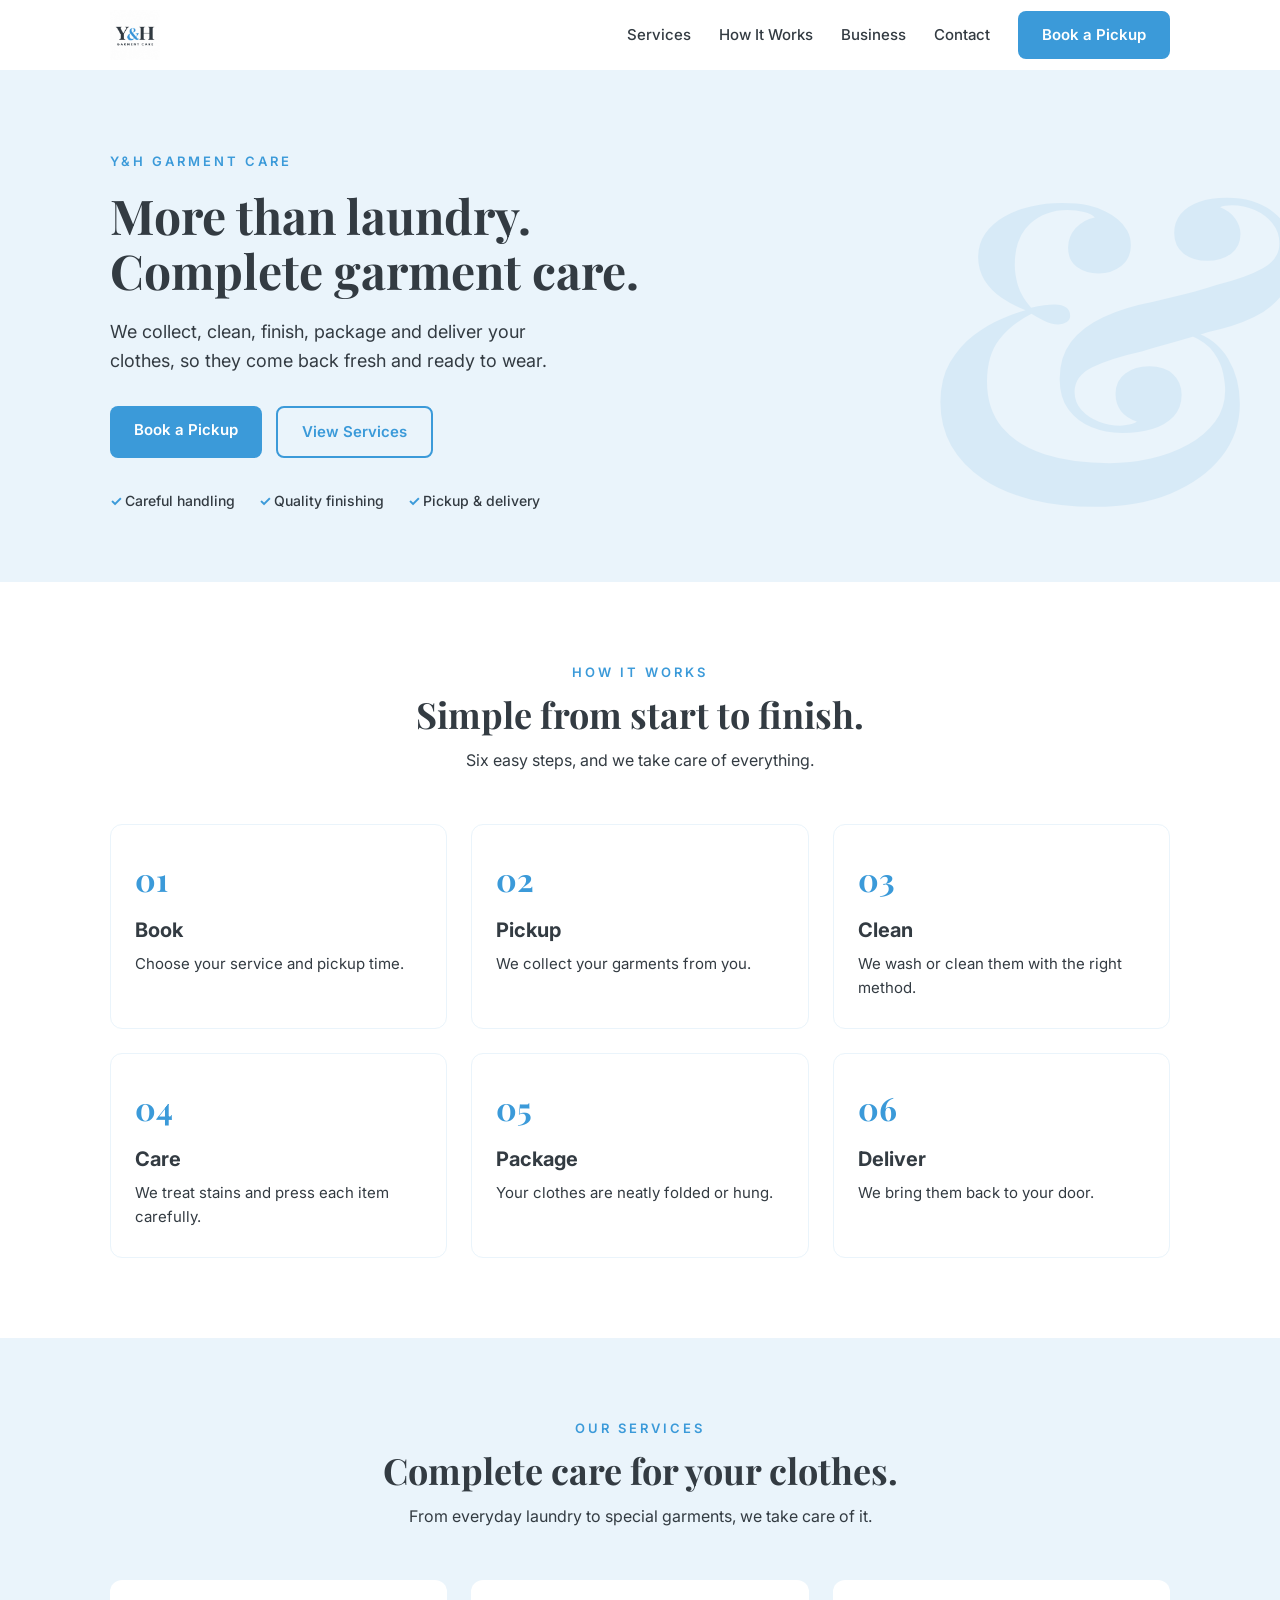
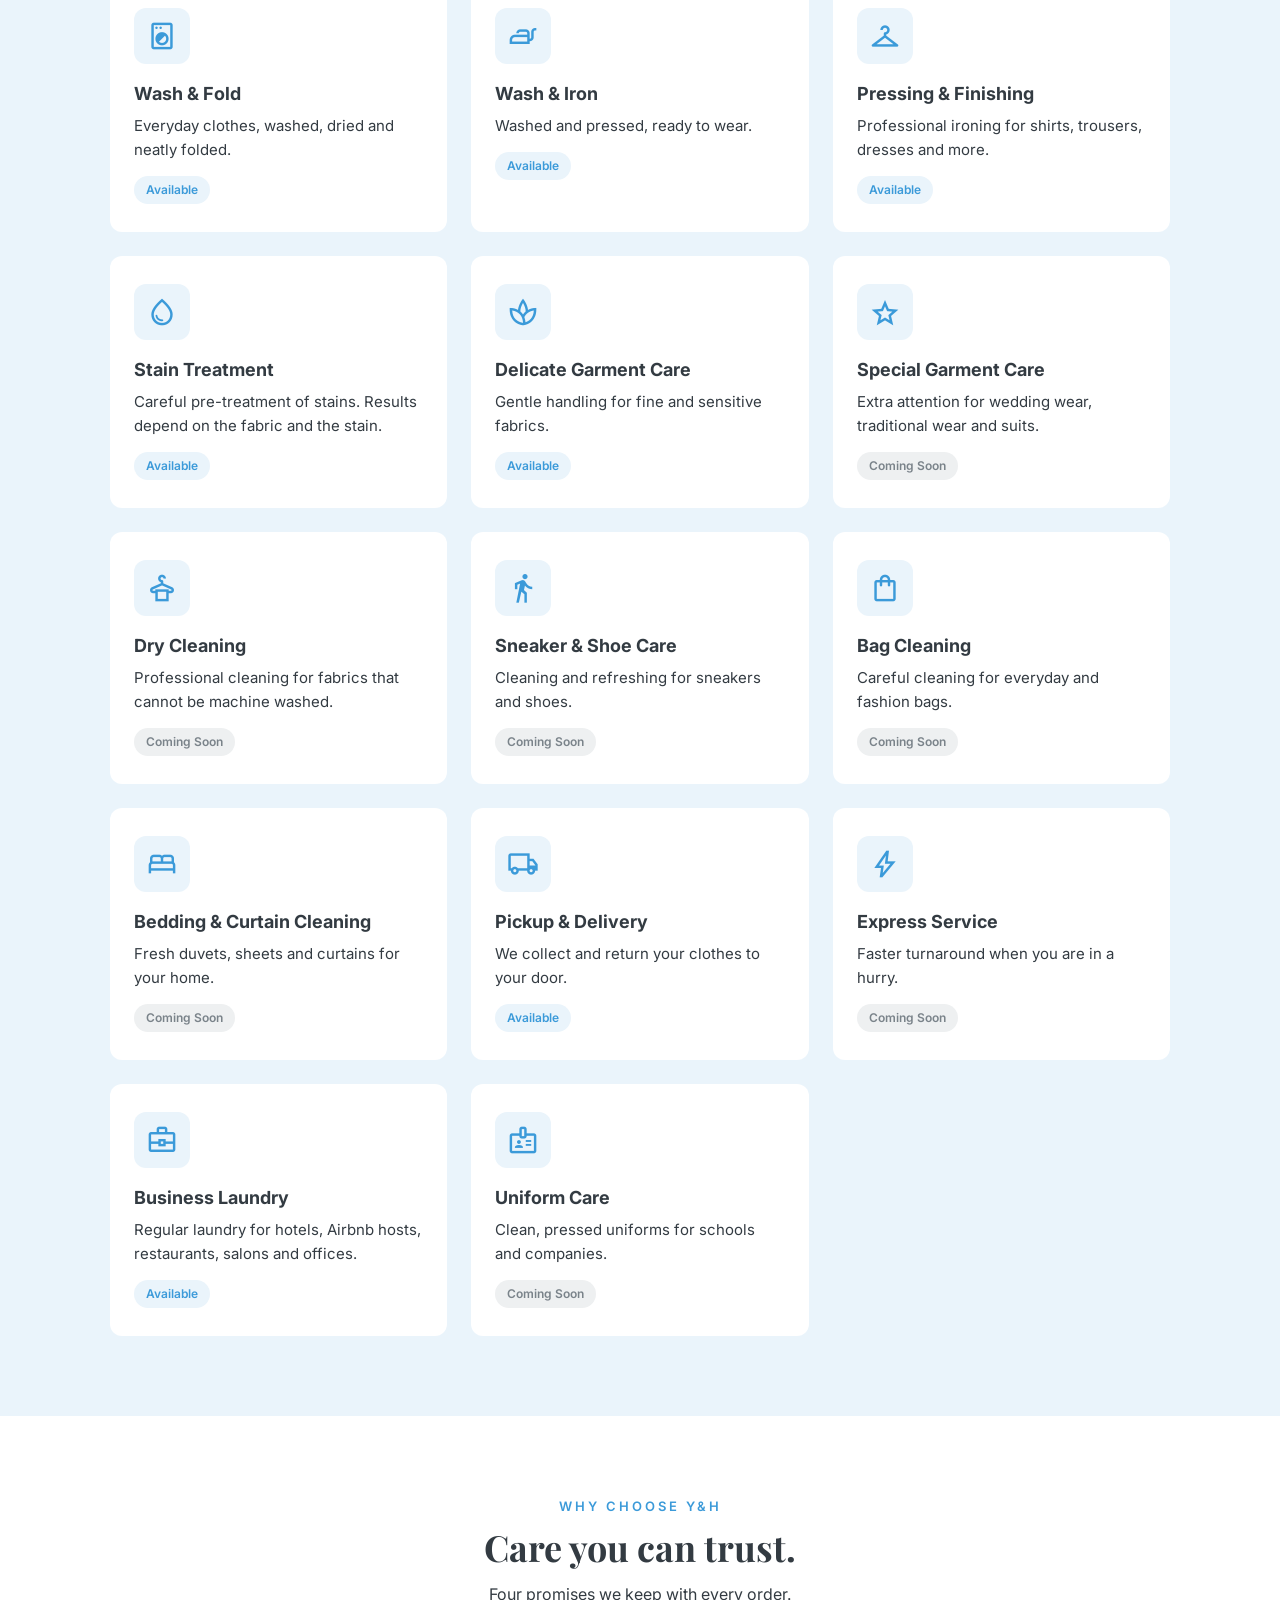
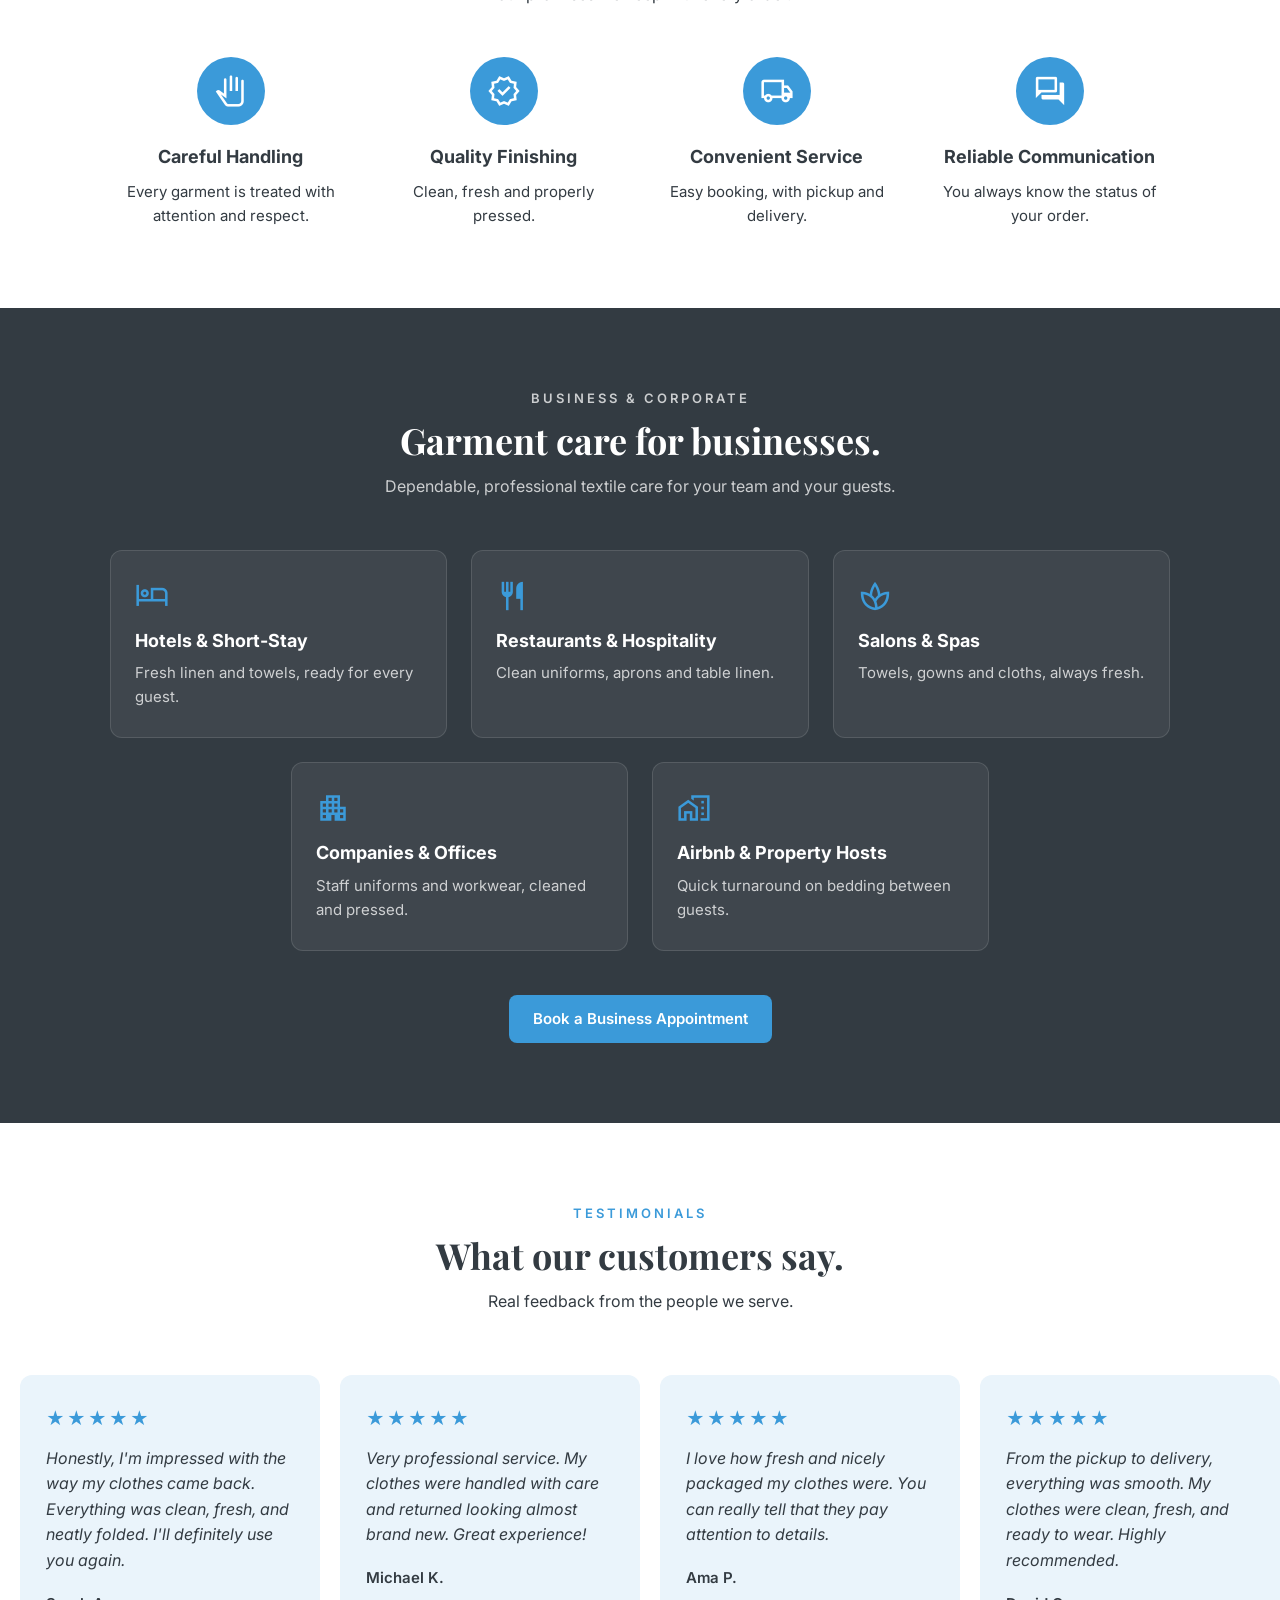
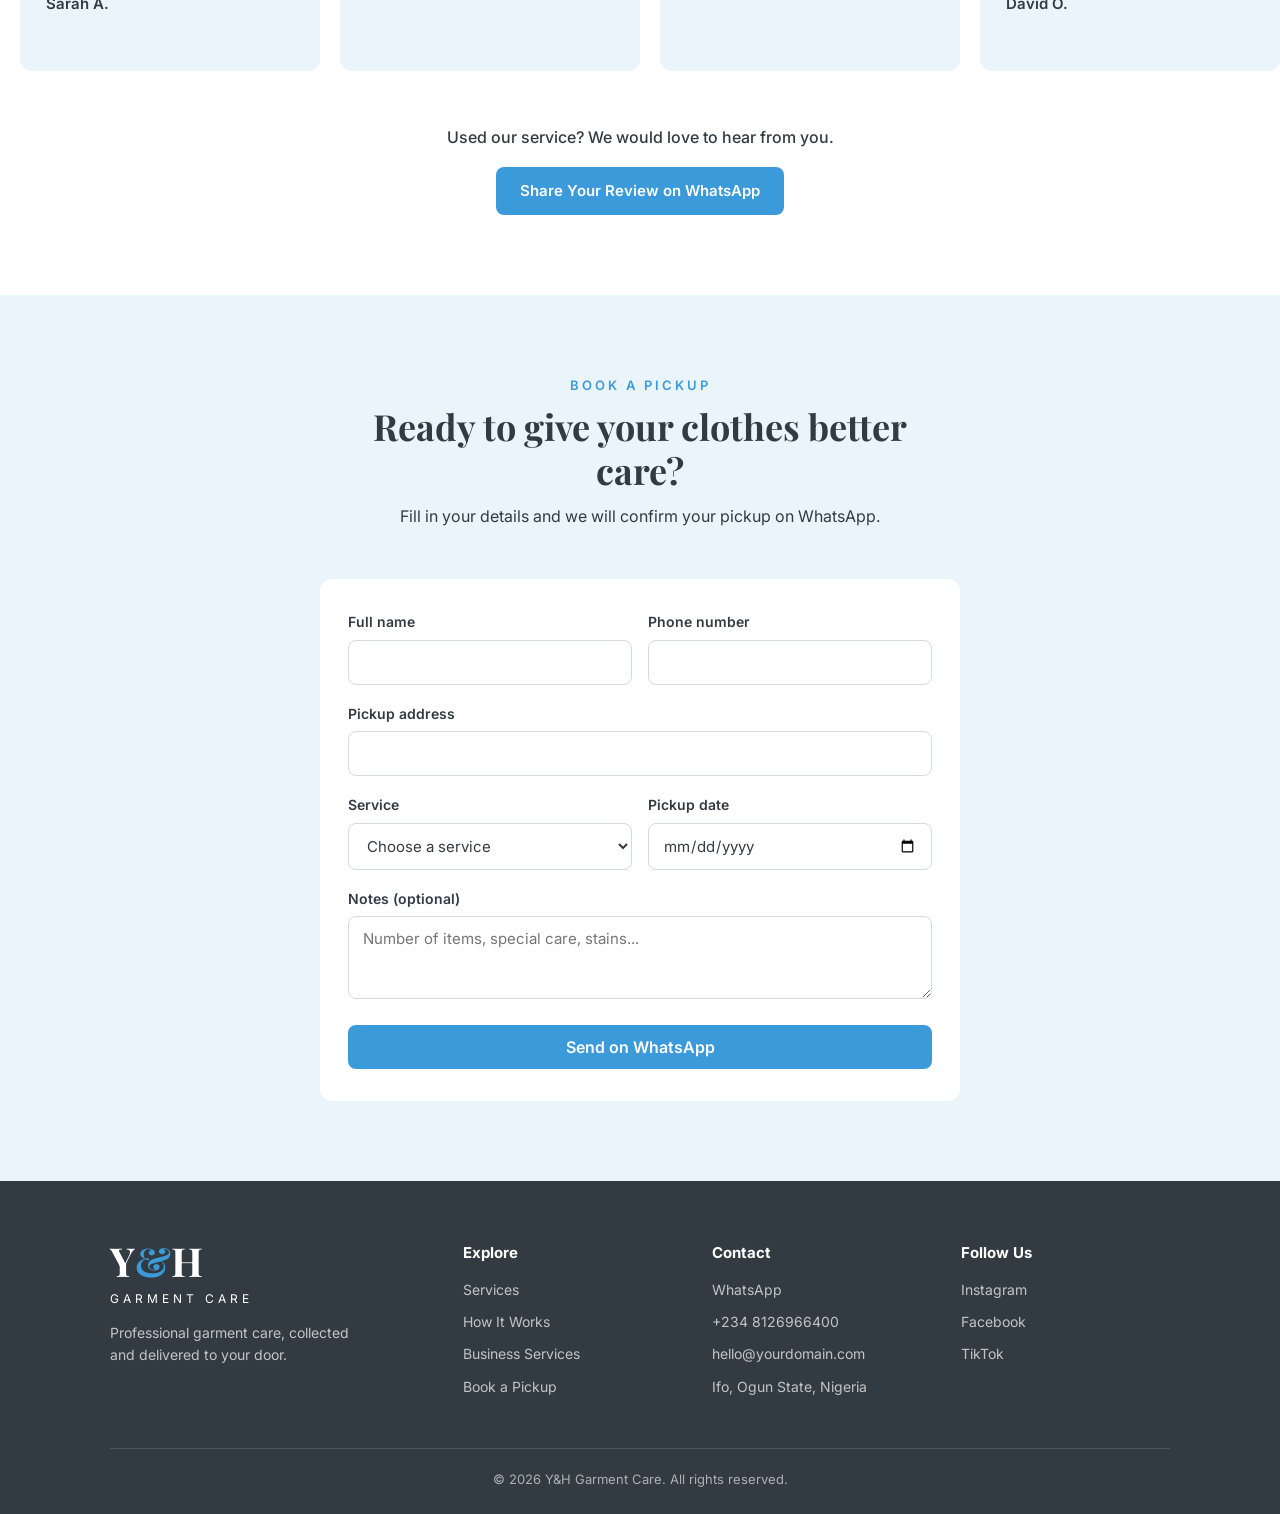
==== index.html @ 82136983 "First version of Y&H website" ====
<!DOCTYPE html>
<html lang="en">
<head>
  <meta charset="UTF-8">
  <meta name="viewport" content="width=device-width, initial-scale=1.0">
  <title>Y&amp;H Garment Care</title>

  <link href="https://fonts.googleapis.com/css2?family=Inter:wght@400;500;600&family=Playfair+Display:wght@600;700&display=swap" rel="stylesheet">
  <link href="https://fonts.googleapis.com/css2?family=Material+Symbols+Outlined" rel="stylesheet">
  <link rel="stylesheet" href="css/style.css">
  <link rel="icon" type="image/png">
  <script src="js/script.js" defer></script>
</head>
<body>

  <header class="site-header">
    <div class="container header-inner">
      <a href="#home" class="logo">
        <img src="images/logo.png" class="logo-img" alt="Y&amp;H Garment Care">
      </a>

      <nav class="main-nav">
        <a href="#services">Services</a>
        <a href="#how-it-works">How It Works</a>
        <a href="#business">Business</a>
        <a href="#contact">Contact</a>
        <a href="#booking" class="btn btn-primary">Book a Pickup</a>
      </nav>
    </div>
  </header>

  <section class="hero" id="home">
    <div class="container hero-inner">
      <p class="hero-label">Y&amp;H Garment Care</p>

      <h1>More than laundry.<br>Complete garment care.</h1>

      <p class="hero-text">
        We collect, clean, finish, package and deliver your clothes,
        so they come back fresh and ready to wear.
      </p>

      <div class="hero-buttons">
        <a href="#booking" class="btn btn-primary">Book a Pickup</a>
        <a href="#services" class="btn btn-outline">View Services</a>
      </div>

      <ul class="trust-points">
        <li>Careful handling</li>
        <li>Quality finishing</li>
        <li>Pickup &amp; delivery</li>
      </ul>
    </div>
  </section>

  <section class="section" id="how-it-works">
    <div class="container">
      <div class="section-heading">
        <p class="section-label">How It Works</p>
        <h2>Simple from start to finish.</h2>
        <p>Six easy steps, and we take care of everything.</p>
      </div>

      <div class="steps">
        <div class="step">
          <span class="step-number">01</span>
          <h3>Book</h3>
          <p>Choose your service and pickup time.</p>
        </div>

        <div class="step">
          <span class="step-number">02</span>
          <h3>Pickup</h3>
          <p>We collect your garments from you.</p>
        </div>

        <div class="step">
          <span class="step-number">03</span>
          <h3>Clean</h3>
          <p>We wash or clean them with the right method.</p>
        </div>

        <div class="step">
          <span class="step-number">04</span>
          <h3>Care</h3>
          <p>We treat stains and press each item carefully.</p>
        </div>

        <div class="step">
          <span class="step-number">05</span>
          <h3>Package</h3>
          <p>Your clothes are neatly folded or hung.</p>
        </div>

        <div class="step">
          <span class="step-number">06</span>
          <h3>Deliver</h3>
          <p>We bring them back to your door.</p>
        </div>
      </div>
    </div>
  </section>

  <section class="section section-soft" id="services">
    <div class="container">
      <div class="section-heading">
        <p class="section-label">Our Services</p>
        <h2>Complete care for your clothes.</h2>
        <p>From everyday laundry to special garments, we take care of it.</p>
      </div>

      <div class="services-grid">

        <div class="service-card">
          <span class="material-symbols-outlined service-icon">local_laundry_service</span>
          <h3>Wash &amp; Fold</h3>
          <p>Everyday clothes, washed, dried and neatly folded.</p>
          <span class="status available">Available</span>
        </div>

        <div class="service-card">
          <span class="material-symbols-outlined service-icon">iron</span>
          <h3>Wash &amp; Iron</h3>
          <p>Washed and pressed, ready to wear.</p>
          <span class="status available">Available</span>
        </div>

        <div class="service-card">
          <span class="material-symbols-outlined service-icon">checkroom</span>
          <h3>Pressing &amp; Finishing</h3>
          <p>Professional ironing for shirts, trousers, dresses and more.</p>
          <span class="status available">Available</span>
        </div>

        <div class="service-card">
          <span class="material-symbols-outlined service-icon">water_drop</span>
          <h3>Stain Treatment</h3>
          <p>Careful pre-treatment of stains. Results depend on the fabric and the stain.</p>
          <span class="status available">Available</span>
        </div>

        <div class="service-card">
          <span class="material-symbols-outlined service-icon">spa</span>
          <h3>Delicate Garment Care</h3>
          <p>Gentle handling for fine and sensitive fabrics.</p>
          <span class="status available">Available</span>
        </div>

        <div class="service-card">
          <span class="material-symbols-outlined service-icon">star</span>
          <h3>Special Garment Care</h3>
          <p>Extra attention for wedding wear, traditional wear and suits.</p>
          <span class="status soon">Coming Soon</span>
        </div>

        <div class="service-card">
          <span class="material-symbols-outlined service-icon">dry_cleaning</span>
          <h3>Dry Cleaning</h3>
          <p>Professional cleaning for fabrics that cannot be machine washed.</p>
          <span class="status soon">Coming Soon</span>
        </div>

        <div class="service-card">
          <span class="material-symbols-outlined service-icon">directions_walk</span>
          <h3>Sneaker &amp; Shoe Care</h3>
          <p>Cleaning and refreshing for sneakers and shoes.</p>
          <span class="status soon">Coming Soon</span>
        </div>

        <div class="service-card">
          <span class="material-symbols-outlined service-icon">shopping_bag</span>
          <h3>Bag Cleaning</h3>
          <p>Careful cleaning for everyday and fashion bags.</p>
          <span class="status soon">Coming Soon</span>
        </div>

        <div class="service-card">
          <span class="material-symbols-outlined service-icon">bed</span>
          <h3>Bedding &amp; Curtain Cleaning</h3>
          <p>Fresh duvets, sheets and curtains for your home.</p>
          <span class="status soon">Coming Soon</span>
        </div>

        <div class="service-card">
          <span class="material-symbols-outlined service-icon">local_shipping</span>
          <h3>Pickup &amp; Delivery</h3>
          <p>We collect and return your clothes to your door.</p>
          <span class="status available">Available</span>
        </div>

        <div class="service-card">
          <span class="material-symbols-outlined service-icon">bolt</span>
          <h3>Express Service</h3>
          <p>Faster turnaround when you are in a hurry.</p>
          <span class="status soon">Coming Soon</span>
        </div>

        <div class="service-card">
          <span class="material-symbols-outlined service-icon">business_center</span>
          <h3>Business Laundry</h3>
          <p>Regular laundry for hotels, Airbnb hosts, restaurants, salons and offices.</p>
          <span class="status available">Available</span>
        </div>

        <div class="service-card">
          <span class="material-symbols-outlined service-icon">badge</span>
          <h3>Uniform Care</h3>
          <p>Clean, pressed uniforms for schools and companies.</p>
          <span class="status soon">Coming Soon</span>
        </div>

      </div>
    </div>
  </section>

  <section class="section" id="why-us">
    <div class="container">
      <div class="section-heading">
        <p class="section-label">Why Choose Y&amp;H</p>
        <h2>Care you can trust.</h2>
        <p>Four promises we keep with every order.</p>
      </div>

      <div class="benefits">

        <div class="benefit">
          <span class="material-symbols-outlined benefit-icon">pan_tool</span>
          <h3>Careful Handling</h3>
          <p>Every garment is treated with attention and respect.</p>
        </div>

        <div class="benefit">
          <span class="material-symbols-outlined benefit-icon">verified</span>
          <h3>Quality Finishing</h3>
          <p>Clean, fresh and properly pressed.</p>
        </div>

        <div class="benefit">
          <span class="material-symbols-outlined benefit-icon">local_shipping</span>
          <h3>Convenient Service</h3>
          <p>Easy booking, with pickup and delivery.</p>
        </div>

        <div class="benefit">
          <span class="material-symbols-outlined benefit-icon">forum</span>
          <h3>Reliable Communication</h3>
          <p>You always know the status of your order.</p>
        </div>

      </div>
    </div>
  </section>

  <section class="section business" id="business">
    <div class="container">
      <div class="section-heading">
        <p class="section-label">Business &amp; Corporate</p>
        <h2>Garment care for businesses.</h2>
        <p>Dependable, professional textile care for your team and your guests.</p>
      </div>

      <div class="business-grid">

        <div class="business-card">
          <span class="material-symbols-outlined">hotel</span>
          <h3>Hotels &amp; Short-Stay</h3>
          <p>Fresh linen and towels, ready for every guest.</p>
        </div>

        <div class="business-card">
          <span class="material-symbols-outlined">restaurant</span>
          <h3>Restaurants &amp; Hospitality</h3>
          <p>Clean uniforms, aprons and table linen.</p>
        </div>

        <div class="business-card">
          <span class="material-symbols-outlined">spa</span>
          <h3>Salons &amp; Spas</h3>
          <p>Towels, gowns and cloths, always fresh.</p>
        </div>

        <div class="business-card">
          <span class="material-symbols-outlined">apartment</span>
          <h3>Companies &amp; Offices</h3>
          <p>Staff uniforms and workwear, cleaned and pressed.</p>
        </div>

        <div class="business-card">
          <span class="material-symbols-outlined">home_work</span>
          <h3>Airbnb &amp; Property Hosts</h3>
          <p>Quick turnaround on bedding between guests.</p>
        </div>

      </div>

      <div class="business-cta">
        <a href="#booking" class="btn btn-primary">Book a Business Appointment</a>
      </div>
    </div>
  </section>

  <section class="section" id="testimonials">
    <div class="container">
      <div class="section-heading">
        <p class="section-label">Testimonials</p>
        <h2>What our customers say.</h2>
        <p>Real feedback from the people we serve.</p>
      </div>
    </div>

    <div class="promise-slider">

      <div class="promise-card">
        <p class="stars">★★★★★</p>
        <p class="review-text">Honestly, I'm impressed with the way my clothes came back. Everything was clean, fresh, and neatly folded. I'll definitely use you again.</p>
        <p class="review-name">Sarah A.</p>
      </div>

      <div class="promise-card">
        <p class="stars">★★★★★</p>
        <p class="review-text">Very professional service. My clothes were handled with care and returned looking almost brand new. Great experience!</p>
        <p class="review-name">Michael K.</p>
      </div>

      <div class="promise-card">
        <p class="stars">★★★★★</p>
        <p class="review-text">I love how fresh and nicely packaged my clothes were. You can really tell that they pay attention to details.</p>
        <p class="review-name">Ama P.</p>
      </div>

      <div class="promise-card">
        <p class="stars">★★★★★</p>
        <p class="review-text">From the pickup to delivery, everything was smooth. My clothes were clean, fresh, and ready to wear. Highly recommended.</p>
        <p class="review-name">David O.</p>
      </div>

      <div class="promise-card">
        <p class="stars">★★★★★</p>
        <p class="review-text">I've tried different laundry services before, but this one really stood out. Good communication, good service, and my clothes were perfectly done.</p>
        <p class="review-name">Grace T.</p>
      </div>

      <div class="promise-card">
        <p class="stars">★★★★★</p>
        <p class="review-text">Excellent service! They handled my clothes carefully and delivered exactly when they said they would. I'm definitely coming back.</p>
        <p class="review-name">Daniel B.</p>
      </div>

      <div class="promise-card">
        <p class="stars">★★★★★</p>
        <p class="review-text">Clean, fresh, neatly folded, and professionally handled. This is the kind of laundry service I've been looking for.</p>
        <p class="review-name">Jennifer E.</p>
      </div>

    </div>

    <div class="container review-cta">
      <p>Used our service? We would love to hear from you.</p>
      <a href="https://wa.me/234 8126966400?text=Hello%20Y%26H%20Garment%20Care%2C%20I%20would%20like%20to%20leave%20a%20review.%0A%0AMy%20review%3A%0A%0AMy%20first%20name%3A%0AMay%20you%20show%20my%20review%20on%20your%20website%3F%20Yes%20%2F%20No" class="btn btn-primary" target="_blank" rel="noopener">Share Your Review on WhatsApp</a>
    </div>
  </section>

  <section class="section section-soft" id="booking">
    <div class="container">
      <div class="section-heading">
        <p class="section-label">Book a Pickup</p>
        <h2>Ready to give your clothes better care?</h2>
        <p>Fill in your details and we will confirm your pickup on WhatsApp.</p>
      </div>

      <form class="booking-form" id="booking-form">
        <div class="form-row">
          <div class="form-group">
            <label for="name">Full name</label>
            <input type="text" id="name" name="name" required>
          </div>
          <div class="form-group">
            <label for="phone">Phone number</label>
            <input type="tel" id="phone" name="phone" required>
          </div>
        </div>

        <div class="form-group">
          <label for="address">Pickup address</label>
          <input type="text" id="address" name="address" required>
        </div>

        <div class="form-row">
          <div class="form-group">
            <label for="service">Service</label>
            <select id="service" name="service" required>
              <option value="">Choose a service</option>
              <option>Wash &amp; Fold</option>
              <option>Wash &amp; Iron</option>
              <option>Pressing &amp; Finishing</option>
              <option>Stain Treatment</option>
              <option>Delicate Garment Care</option>
              <option>Business Laundry</option>
            </select>
          </div>
          <div class="form-group">
            <label for="date">Pickup date</label>
            <input type="date" id="date" name="date" required>
          </div>
        </div>

        <div class="form-group">
          <label for="notes">Notes (optional)</label>
          <textarea id="notes" name="notes" rows="3" placeholder="Number of items, special care, stains..."></textarea>
        </div>

        <button type="submit" class="btn btn-primary form-button">Send on WhatsApp</button>
      </form>
    </div>
  </section>

  <footer class="footer" id="contact">
    <div class="container">
      <div class="footer-grid">

        <div class="footer-brand">
          <p class="footer-logo">Y<span>&amp;</span>H</p>
          <p class="footer-sub">Garment Care</p>
          <p class="footer-text">Professional garment care, collected and delivered to your door.</p>
        </div>

        <div class="footer-col">
          <h4>Explore</h4>
          <a href="#services">Services</a>
          <a href="#how-it-works">How It Works</a>
          <a href="#business">Business Services</a>
          <a href="#booking">Book a Pickup</a>
        </div>

        <div class="footer-col">
          <h4>Contact</h4>
          <a href="https://wa.me/2348126966400" target="_blank" rel="noopener">WhatsApp</a>
          <a href="tel:+2348126966400">+234 8126966400</a>
          <a href="mailto:hello@yourdomain.com">hello@yourdomain.com</a>
          <p>Ifo, Ogun State, Nigeria</p>
        </div>

        <div class="footer-col">
          <h4>Follow Us</h4>
          <!-- Replace each # with your real page link when you have it -->
          <a href="#">Instagram</a>
          <a href="#">Facebook</a>
          <a href="#">TikTok</a>
        </div>

      </div>

      <div class="footer-bottom">
        <p>&copy; 2026 Y&amp;H Garment Care. All rights reserved.</p>
      </div>
    </div>
  </footer>
  </body>
  </html>
---- css/style.css ----
/* ===== COLORS AND BASICS ===== */
:root {
  --primary: #3B9AD9;
  --secondary: #333B42;
  --accent: #EAF4FB;
  --white: #FFFFFF;
}

* {
  margin: 0;
  padding: 0;
  box-sizing: border-box;
}

html {
  scroll-behavior: smooth;
}

body {
  font-family: "Inter", sans-serif;
  color: var(--secondary);
  background: var(--white);
  line-height: 1.6;
}

img {
  max-width: 100%;
  display: block;
}

a {
  text-decoration: none;
  color: inherit;
}

/* ===== CONTAINER ===== */
.container {
  width: 100%;
  max-width: 1100px;
  margin: 0 auto;
  padding: 0 20px;
}

/* ===== BUTTONS ===== */
.btn {
  display: inline-block;
  padding: 12px 24px;
  border-radius: 8px;
  font-weight: 600;
  font-size: 15px;
  transition: 0.3s;
}

.btn-primary {
  background: var(--primary);
  color: var(--white);
}

.btn-primary:hover {
  opacity: 0.85;
}

.btn-outline {
  border: 2px solid var(--primary);
  color: var(--primary);
}

.btn-outline:hover {
  background: var(--primary);
  color: var(--white);
}

/* ===== HEADER ===== */
.site-header {
  position: sticky;
  top: 0;
  background: var(--white);
  border-bottom: 1px solid var(--accent);
  z-index: 100;
}

.header-inner {
  display: flex;
  align-items: center;
  justify-content: space-between;
  padding-top: 10px;
  padding-bottom: 10px;
}

.logo-img {
  height: 50px;
  width: auto;
}

.main-nav {
  display: flex;
  align-items: center;
  gap: 28px;
  font-size: 15px;
  font-weight: 500;
}

.main-nav a:hover {
  color: var(--primary);
}

/* ===== HERO ===== */
.hero {
  position: relative;
  overflow: hidden;
  background: var(--accent);
  padding: 80px 0 70px;
}

.hero::after {
  content: "&";
  position: absolute;
  right: -20px;
  top: 50%;
  transform: translateY(-50%);
  font-family: "Playfair Display", serif;
  font-weight: 700;
  font-size: 420px;
  line-height: 1;
  color: var(--primary);
  opacity: 0.1;
  pointer-events: none;
}

.hero-inner {
  position: relative;
  z-index: 1;
}

.hero-label {
  text-transform: uppercase;
  letter-spacing: 3px;
  font-size: 13px;
  font-weight: 600;
  color: var(--primary);
  margin-bottom: 16px;
}

.hero h1 {
  font-family: "Playfair Display", serif;
  font-size: 48px;
  line-height: 1.15;
  max-width: 600px;
  margin-bottom: 20px;
}

.hero-text {
  font-size: 18px;
  max-width: 480px;
  margin-bottom: 30px;
}

.hero-buttons {
  display: flex;
  gap: 14px;
  flex-wrap: wrap;
  margin-bottom: 32px;
}

.trust-points {
  list-style: none;
  display: flex;
  gap: 24px;
  flex-wrap: wrap;
  font-size: 14px;
  font-weight: 500;
}

.trust-points li::before {
  content: "✓ ";
  color: var(--primary);
  font-weight: 700;
}

/* ===== SECTIONS (shared) ===== */
.section {
  padding: 80px 0;
}

.section-soft {
  background: var(--accent);
}

.section-heading {
  text-align: center;
  max-width: 560px;
  margin: 0 auto 50px;
}

.section-label {
  text-transform: uppercase;
  letter-spacing: 3px;
  font-size: 13px;
  font-weight: 600;
  color: var(--primary);
  margin-bottom: 10px;
}

.section-heading h2 {
  font-family: "Playfair Display", serif;
  font-size: 36px;
  line-height: 1.2;
  margin-bottom: 12px;
}

/* ===== HOW IT WORKS ===== */
.steps {
  display: grid;
  grid-template-columns: repeat(3, 1fr);
  gap: 24px;
}

.step {
  background: var(--white);
  border: 1px solid var(--accent);
  border-radius: 12px;
  padding: 28px 24px;
  transition: 0.3s;
}

.step:hover {
  border-color: var(--primary);
  transform: translateY(-4px);
}

.step-number {
  display: block;
  font-family: "Playfair Display", serif;
  font-size: 32px;
  font-weight: 700;
  color: var(--primary);
  margin-bottom: 10px;
}

.step h3 {
  font-size: 20px;
  margin-bottom: 6px;
}

.step p {
  font-size: 15px;
}

/* ===== SERVICES ===== */
.services-grid {
  display: grid;
  grid-template-columns: repeat(3, 1fr);
  gap: 24px;
}

.service-card {
  background: var(--white);
  border-radius: 12px;
  padding: 28px 24px;
  transition: 0.3s;
}

.service-card:hover {
  transform: translateY(-4px);
  box-shadow: 0 10px 25px rgba(51, 59, 66, 0.08);
}

.service-icon {
  font-size: 32px;
  color: var(--primary);
  background: var(--accent);
  width: 56px;
  height: 56px;
  display: flex;
  align-items: center;
  justify-content: center;
  border-radius: 12px;
  margin-bottom: 16px;
}

.service-card h3 {
  font-size: 18px;
  margin-bottom: 6px;
}

.service-card p {
  font-size: 15px;
  margin-bottom: 14px;
}

.status {
  display: inline-block;
  font-size: 12px;
  font-weight: 600;
  padding: 4px 12px;
  border-radius: 20px;
}

.status.available {
  background: var(--accent);
  color: var(--primary);
}

.status.soon {
  background: #EEF0F1;
  color: #7A838A;
}

/* ===== WHY CHOOSE US ===== */
.benefits {
  display: grid;
  grid-template-columns: repeat(4, 1fr);
  gap: 32px;
}

.benefit {
  text-align: center;
}

.benefit-icon {
  font-size: 34px;
  color: var(--white);
  background: var(--primary);
  width: 68px;
  height: 68px;
  display: flex;
  align-items: center;
  justify-content: center;
  border-radius: 50%;
  margin: 0 auto 18px;
}

.benefit h3 {
  font-size: 18px;
  margin-bottom: 8px;
}

.benefit p {
  font-size: 15px;
}

/* ===== BUSINESS SERVICES (dark section) ===== */
.business {
  background: var(--secondary);
  color: var(--white);
}

.business .section-heading p {
  color: rgba(255, 255, 255, 0.75);
}

.business-grid {
  display: flex;
  flex-wrap: wrap;
  justify-content: center;
  gap: 24px;
}

.business-card {
  width: calc(33.333% - 16px);
  background: rgba(255, 255, 255, 0.06);
  border: 1px solid rgba(255, 255, 255, 0.12);
  border-radius: 12px;
  padding: 28px 24px;
  transition: 0.3s;
}

.business-card:hover {
  border-color: var(--primary);
  transform: translateY(-4px);
}

.business-card .material-symbols-outlined {
  font-size: 34px;
  color: var(--primary);
  margin-bottom: 14px;
}

.business-card h3 {
  font-size: 18px;
  margin-bottom: 6px;
}

.business-card p {
  font-size: 15px;
  color: rgba(255, 255, 255, 0.75);
}

.business-cta {
  text-align: center;
  margin-top: 44px;
}

/* ===== REVIEWS SLIDER ===== */
.promise-slider {
  display: flex;
  gap: 20px;
  overflow-x: auto;
  scroll-snap-type: x mandatory;
  padding: 10px 20px 24px;
  -webkit-overflow-scrolling: touch;
}

.promise-card {
  flex: 0 0 300px;
  scroll-snap-align: center;
  background: var(--accent);
  border-radius: 12px;
  padding: 30px 26px;
}

.stars {
  color: var(--primary);
  font-size: 18px;
  letter-spacing: 2px;
  margin-bottom: 12px;
}

.review-text {
  font-style: italic;
  margin-bottom: 18px;
}

.review-name {
  font-weight: 600;
  font-size: 15px;
}

.review-cta {
  text-align: center;
  margin-top: 30px;
}

.review-cta p {
  margin-bottom: 16px;
  font-weight: 500;
}

/* ===== TABLET ===== */
@media (max-width: 900px) {
  .steps,
  .services-grid,
  .benefits {
    grid-template-columns: repeat(2, 1fr);
  }

  .business-card {
    width: calc(50% - 12px);
  }
}

/* ===== PHONES ===== */
@media (max-width: 768px) {
  .main-nav a:not(.btn) {
    display: none;
  }

  .logo-img {
    height: 42px;
  }

  .btn {
    padding: 10px 18px;
  }

  .hero {
    padding: 50px 0 45px;
  }

  .hero h1 {
    font-size: 34px;
  }

  .hero-text {
    font-size: 16px;
  }

  .hero::after {
    font-size: 260px;
    right: -30px;
  }

  .section {
    padding: 55px 0;
  }

  .section-heading h2 {
    font-size: 28px;
  }
}

@media (max-width: 520px) {
  .steps,
  .services-grid,
  .benefits {
    grid-template-columns: 1fr;
  }

  .business-card {
    width: 100%;
  }
}

/* ===== BOOKING FORM ===== */
.booking-form {
  max-width: 640px;
  margin: 0 auto;
  background: var(--white);
  border-radius: 12px;
  padding: 32px 28px;
}

.form-row {
  display: grid;
  grid-template-columns: 1fr 1fr;
  gap: 16px;
}

.form-group {
  margin-bottom: 18px;
}

.form-group label {
  display: block;
  font-size: 14px;
  font-weight: 600;
  margin-bottom: 6px;
}

.form-group input,
.form-group select,
.form-group textarea {
  width: 100%;
  padding: 12px 14px;
  border: 1px solid #D5DADF;
  border-radius: 8px;
  font-family: "Inter", sans-serif;
  font-size: 15px;
  color: var(--secondary);
  background: var(--white);
}

.form-group input:focus,
.form-group select:focus,
.form-group textarea:focus {
  outline: none;
  border-color: var(--primary);
}

.form-button {
  width: 100%;
  border: none;
  cursor: pointer;
  font-family: "Inter", sans-serif;
  font-size: 16px;
}

@media (max-width: 520px) {
  .form-row {
    grid-template-columns: 1fr;
    gap: 0;
  }

  .booking-form {
    padding: 24px 18px;
  }
}

/* ===== FOOTER ===== */
.footer {
  background: var(--secondary);
  color: var(--white);
  padding: 60px 0 24px;
}

.footer-grid {
  display: grid;
  grid-template-columns: 1.5fr 1fr 1fr 1fr;
  gap: 40px;
  margin-bottom: 40px;
}

.footer-logo {
  font-family: "Playfair Display", serif;
  font-size: 40px;
  font-weight: 700;
  line-height: 1;
}

.footer-logo span {
  color: var(--primary);
}

.footer-sub {
  text-transform: uppercase;
  letter-spacing: 4px;
  font-size: 12px;
  margin: 8px 0 14px;
}

.footer-text {
  font-size: 14px;
  color: rgba(255, 255, 255, 0.7);
  max-width: 260px;
}

.footer-col h4 {
  font-size: 15px;
  margin-bottom: 14px;
}

.footer-col a,
.footer-col p {
  display: block;
  font-size: 14px;
  color: rgba(255, 255, 255, 0.7);
  margin-bottom: 10px;
}

.footer-col a:hover {
  color: var(--primary);
}

.footer-bottom {
  border-top: 1px solid rgba(255, 255, 255, 0.12);
  padding-top: 20px;
  font-size: 13px;
  color: rgba(255, 255, 255, 0.6);
  text-align: center;
}

@media (max-width: 900px) {
  .footer-grid {
    grid-template-columns: 1fr 1fr;
  }
}

@media (max-width: 520px) {
  .footer-grid {
    grid-template-columns: 1fr;
    gap: 28px;
  }
}
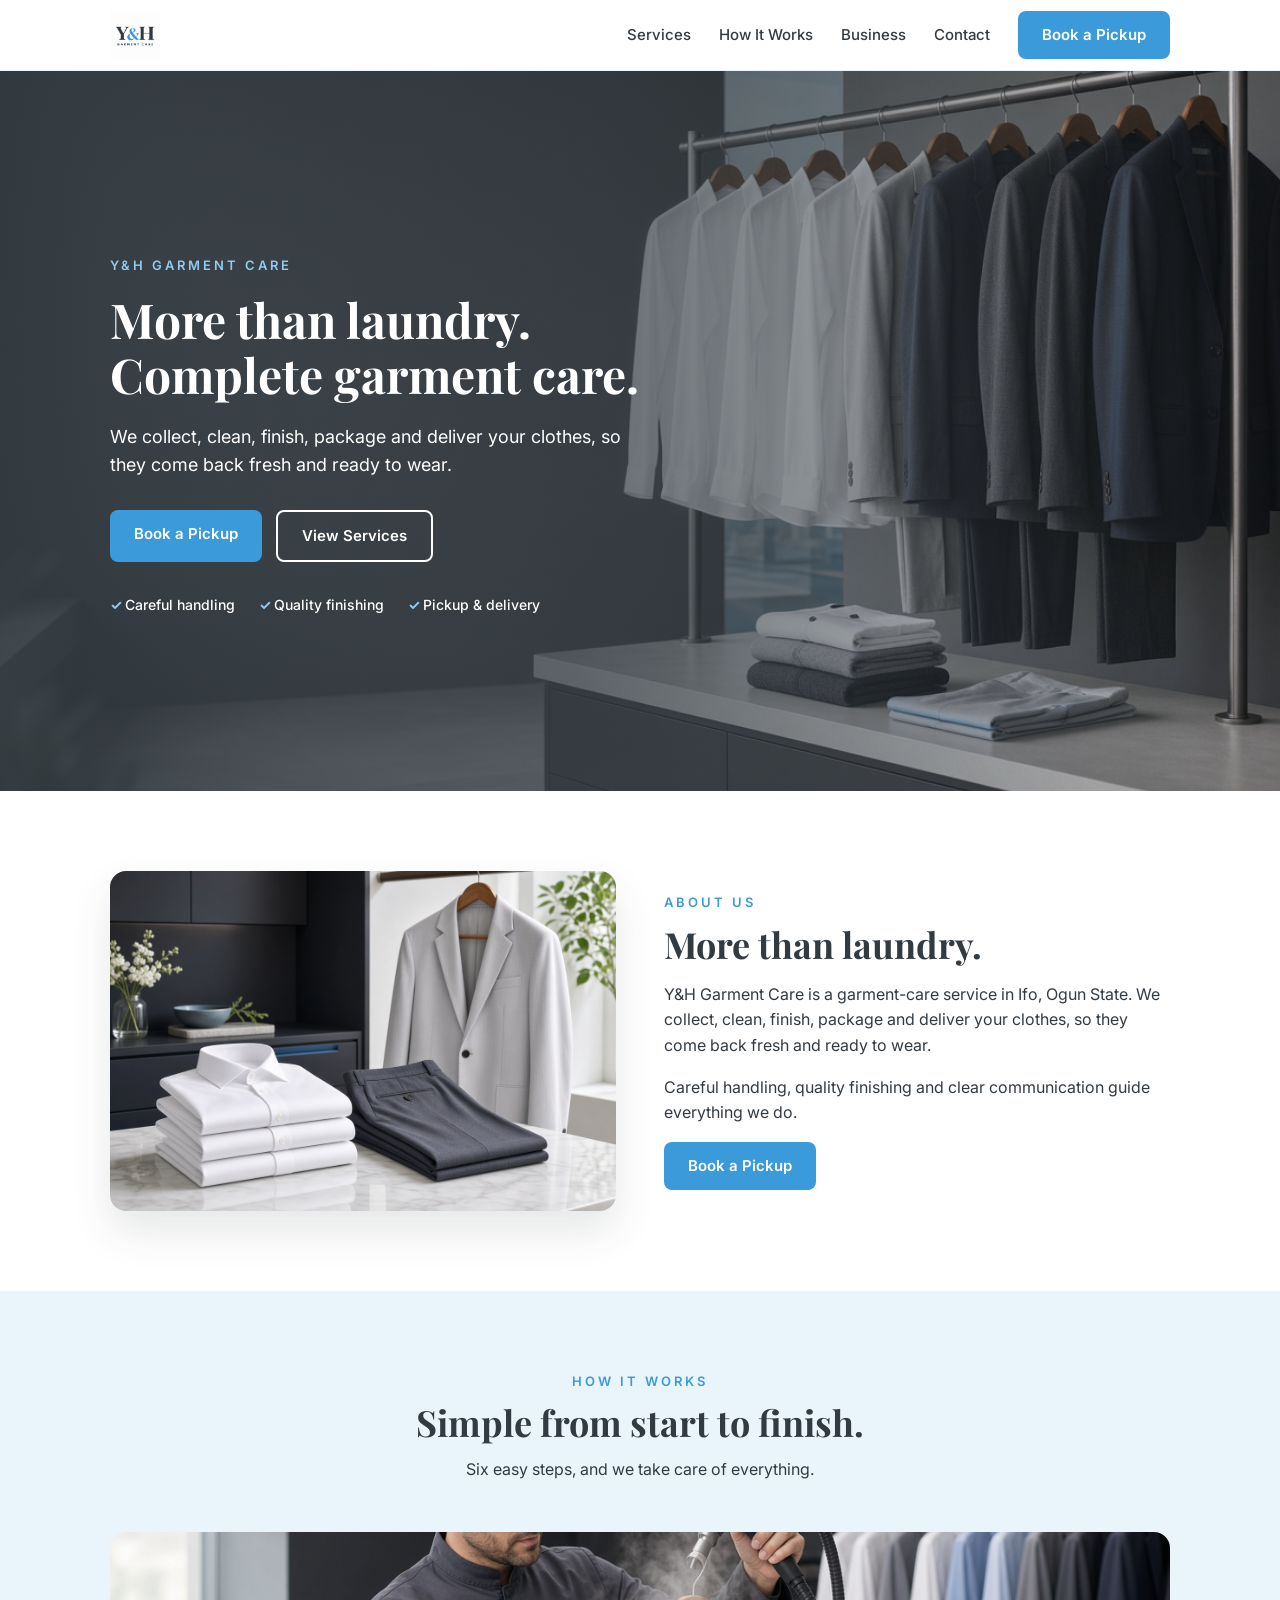
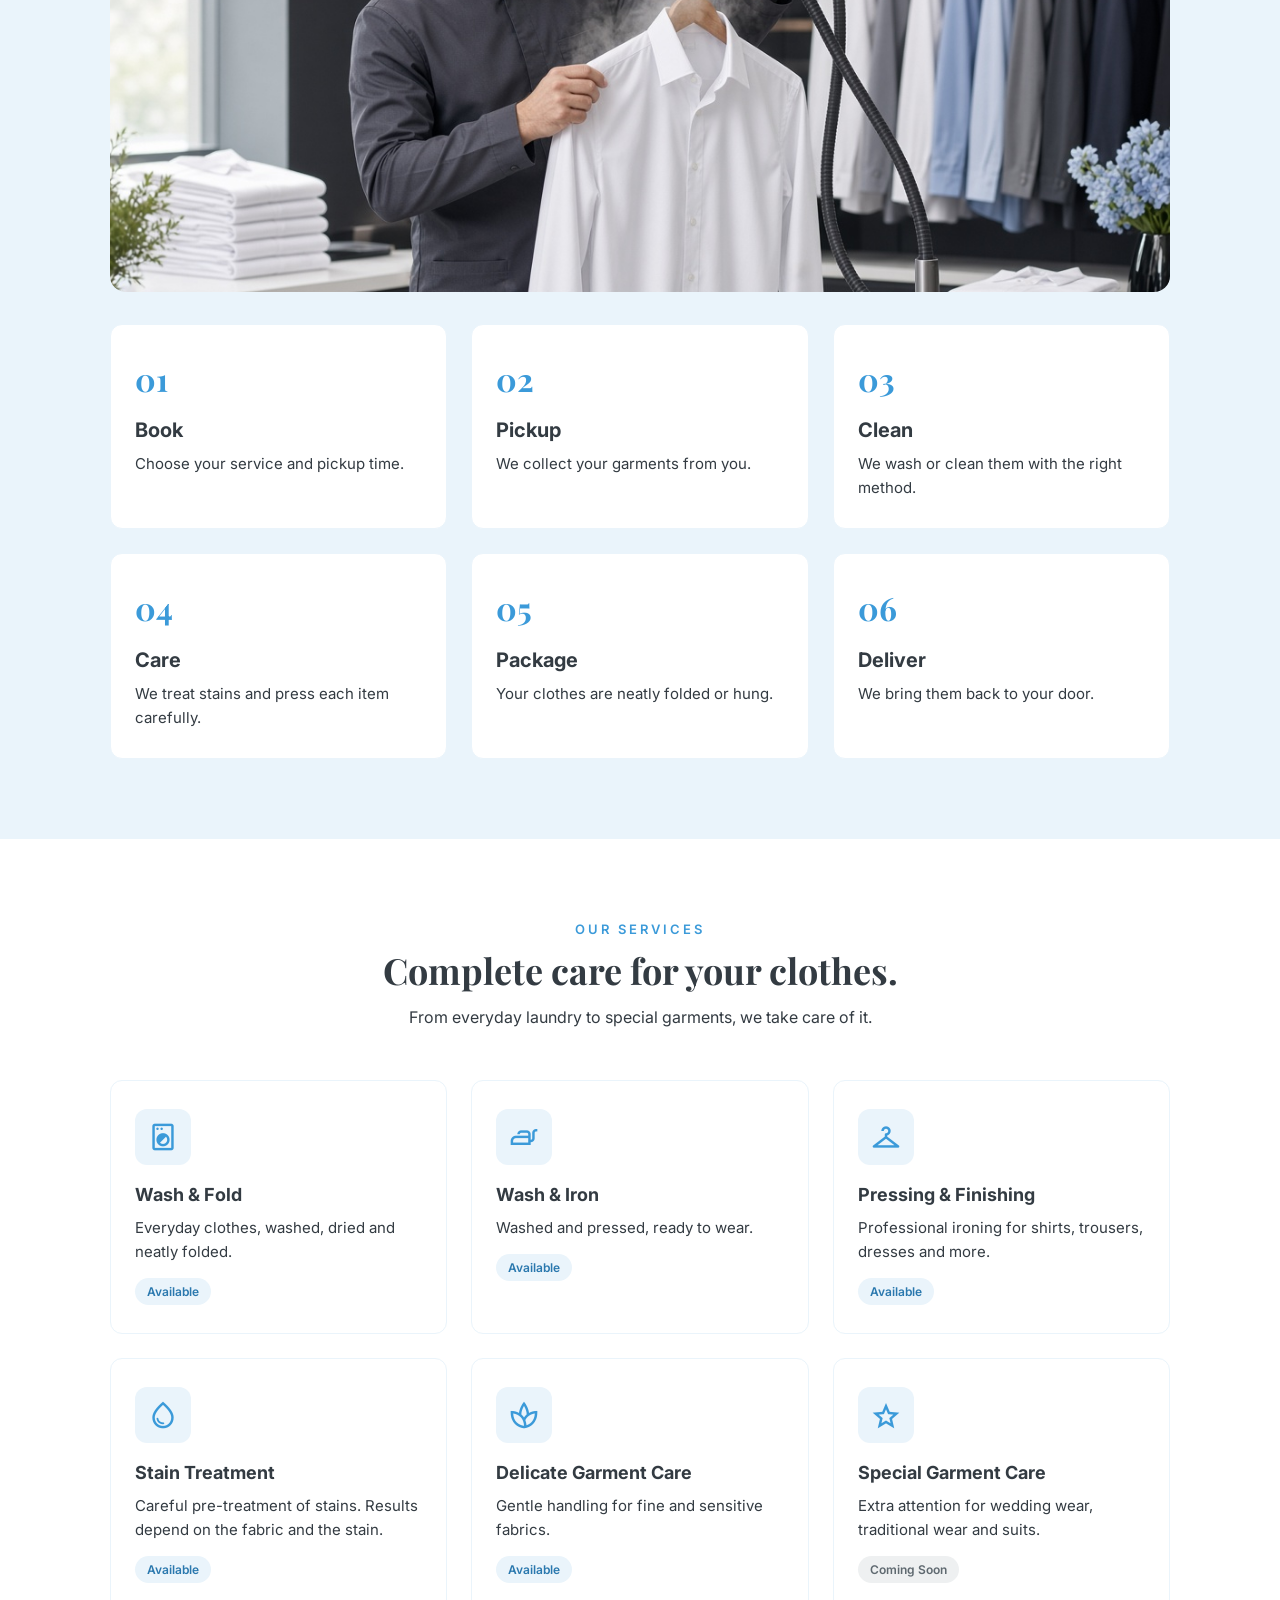
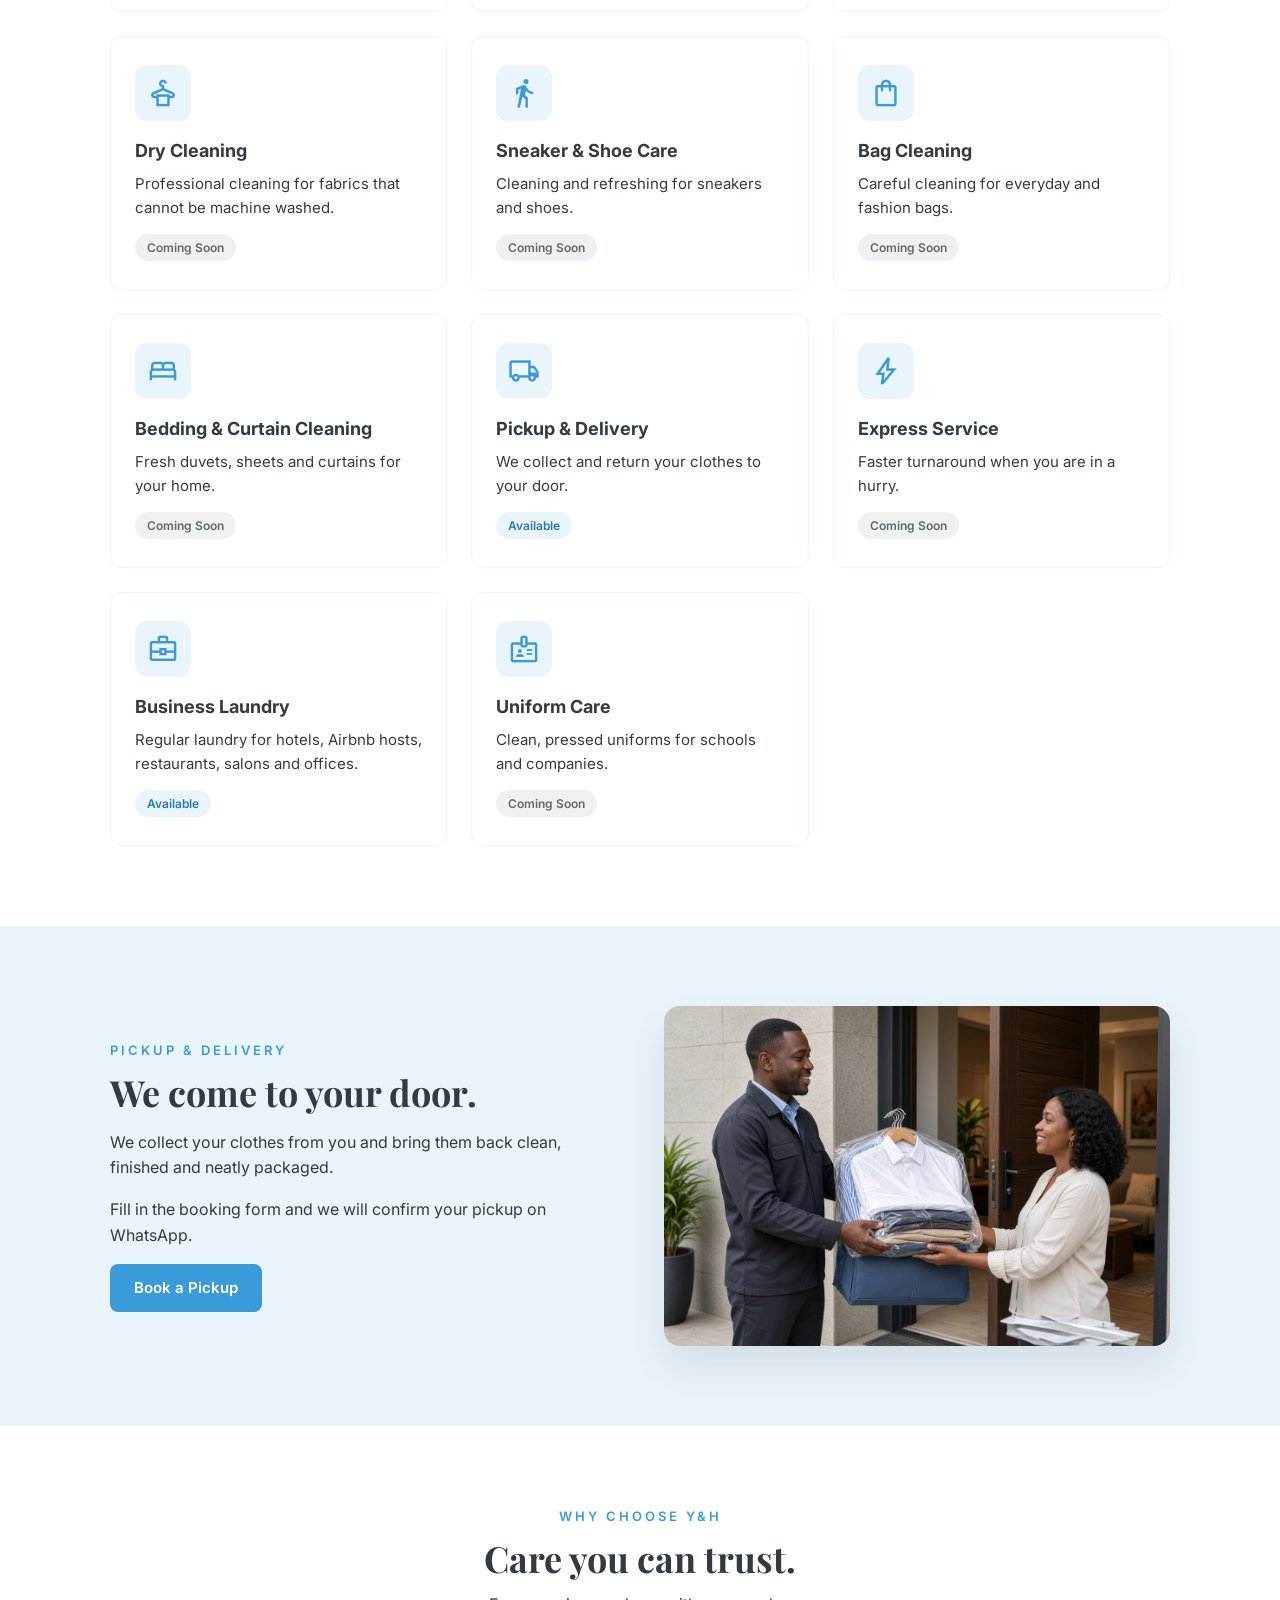
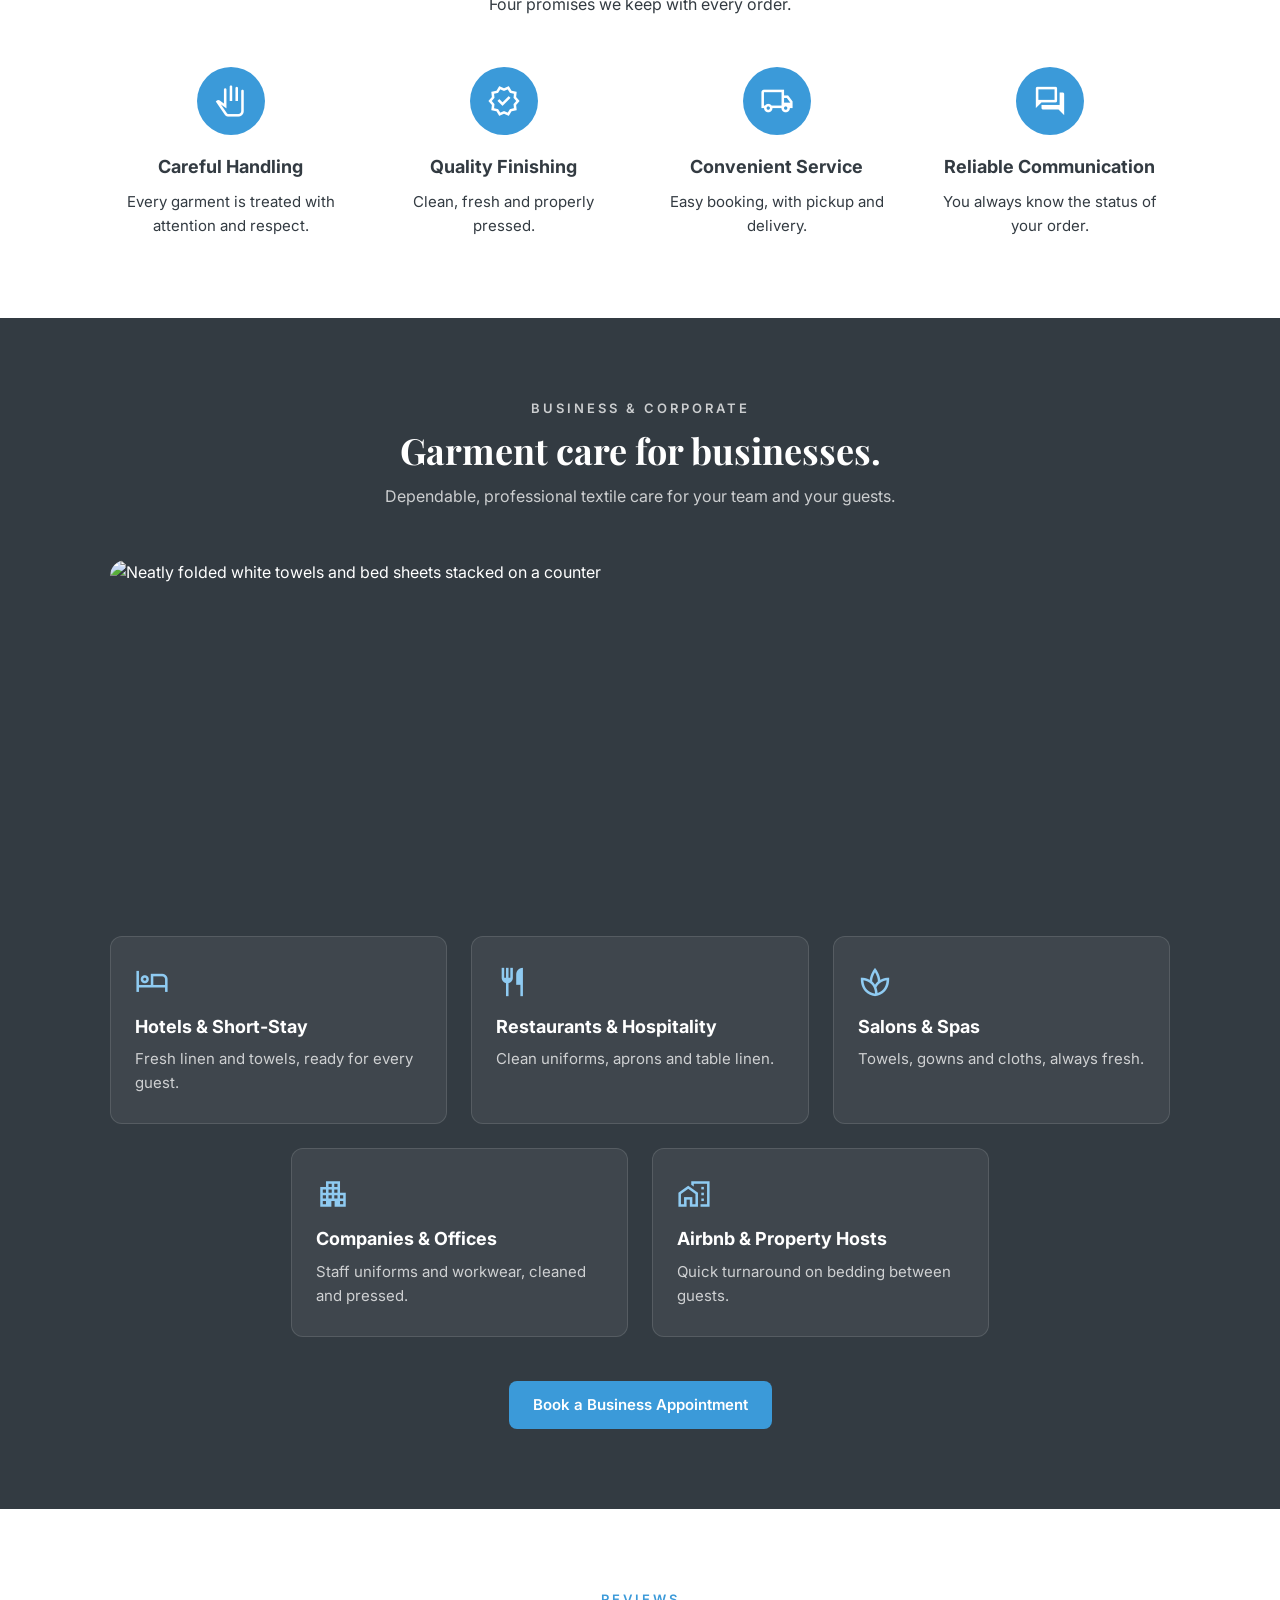
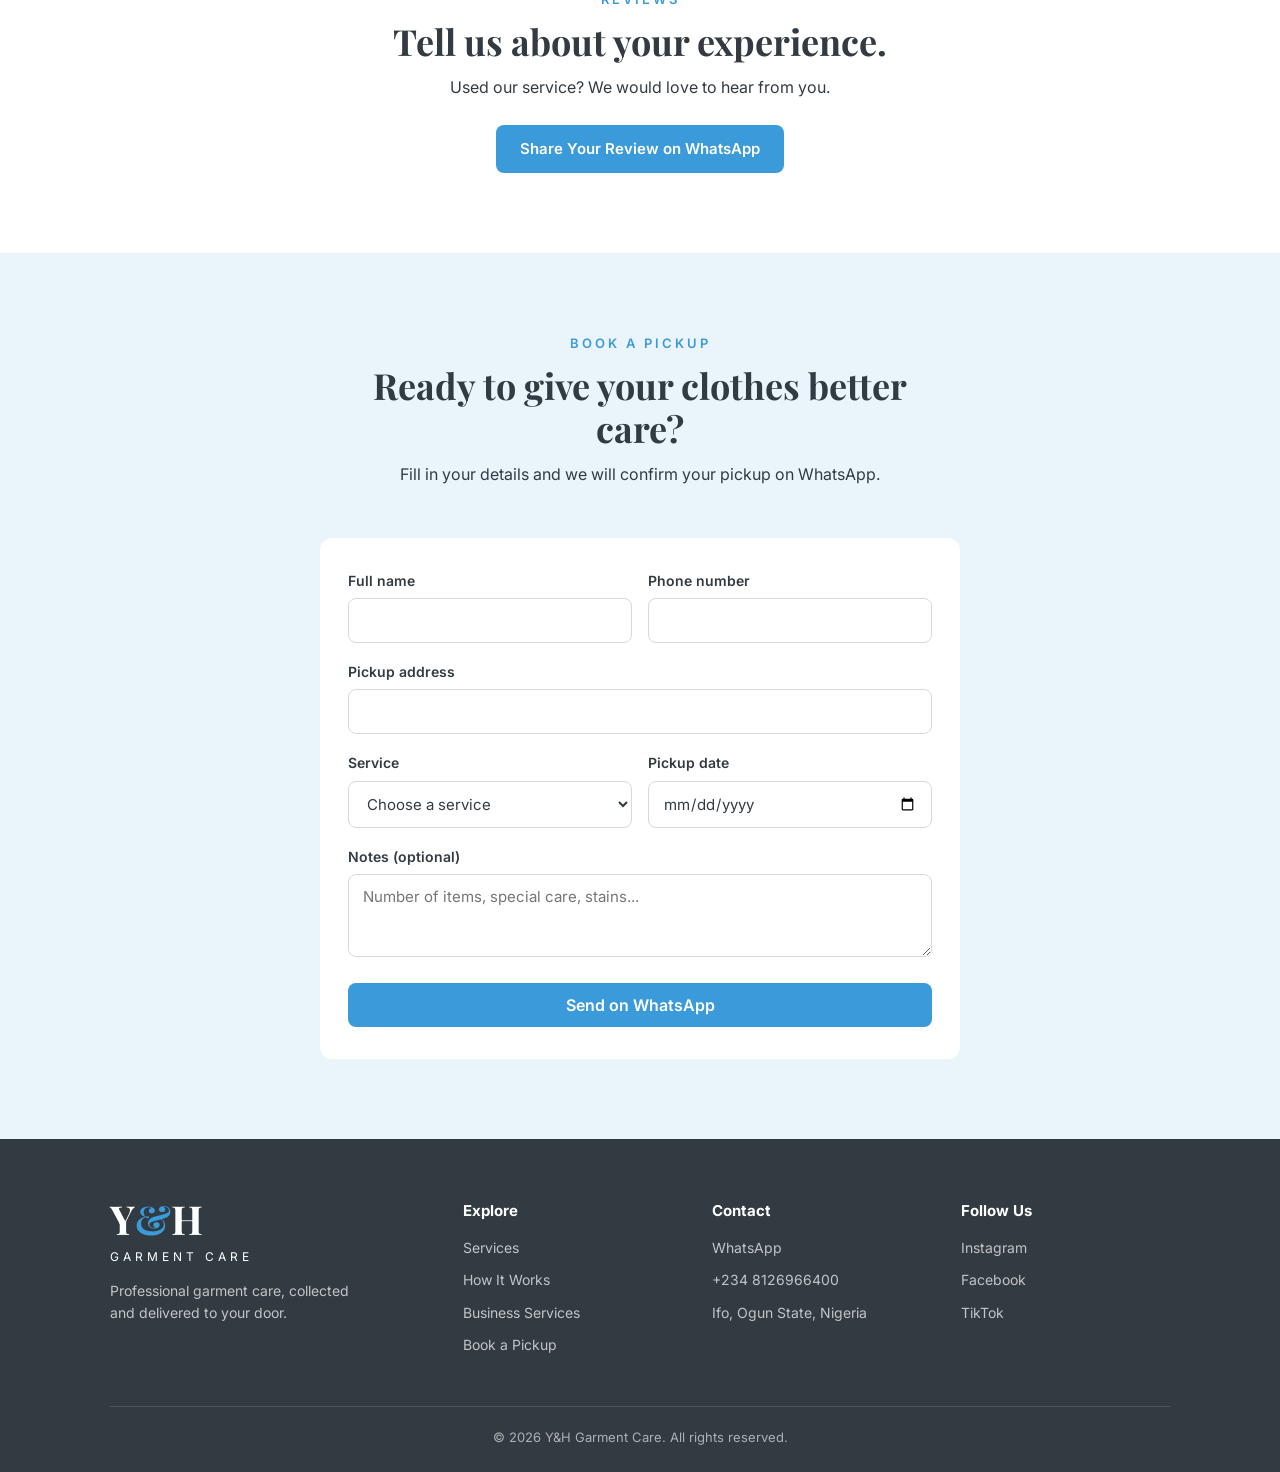
==== commit 16225016: "add photos and upgrade website design" ====
--- a/index.html
+++ b/index.html
@@ -4,11 +4,12 @@
   <meta charset="UTF-8">
   <meta name="viewport" content="width=device-width, initial-scale=1.0">
   <title>Y&amp;H Garment Care</title>
+  <meta name="description" content="Y&amp;H Garment Care collects, cleans, finishes, packages and delivers your clothes in Ifo, Ogun State.">
 
   <link href="https://fonts.googleapis.com/css2?family=Inter:wght@400;500;600&family=Playfair+Display:wght@600;700&display=swap" rel="stylesheet">
   <link href="https://fonts.googleapis.com/css2?family=Material+Symbols+Outlined" rel="stylesheet">
   <link rel="stylesheet" href="css/style.css">
-  <link rel="icon" type="image/png">
+  <link rel="icon" type="image/png" href="images/icon.png">
   <script src="js/script.js" defer></script>
 </head>
 <body>
@@ -29,6 +30,7 @@
     </div>
   </header>
 
+  <!-- ===== HERO (photo: images/hero-rack.jpg is set in the CSS) ===== -->
   <section class="hero" id="home">
     <div class="container hero-inner">
       <p class="hero-label">Y&amp;H Garment Care</p>
@@ -53,7 +55,34 @@
     </div>
   </section>
 
-  <section class="section" id="how-it-works">
+  <!-- ===== ABOUT US ===== -->
+  <section class="section" id="about">
+    <div class="container about-grid">
+      <div class="about-image">
+        <img src="about-garments.jpg"
+             alt="Neatly folded white shirts and trousers beside a hanging blazer"
+             width="1168" height="784" loading="lazy">
+      </div>
+
+      <div class="about-text">
+        <p class="section-label">About Us</p>
+        <h2>More than laundry.</h2>
+        <p>
+          Y&amp;H Garment Care is a garment-care service in Ifo, Ogun State.
+          We collect, clean, finish, package and deliver your clothes,
+          so they come back fresh and ready to wear.
+        </p>
+        <p>
+          Careful handling, quality finishing and clear communication
+          guide everything we do.
+        </p>
+        <a href="#booking" class="btn btn-primary">Book a Pickup</a>
+      </div>
+    </div>
+  </section>
+
+  <!-- ===== HOW IT WORKS ===== -->
+  <section class="section section-soft" id="how-it-works">
     <div class="container">
       <div class="section-heading">
         <p class="section-label">How It Works</p>
@@ -61,6 +90,12 @@
         <p>Six easy steps, and we take care of everything.</p>
       </div>
 
+      <div class="how-image">
+        <img src="steaming.jpg"
+             alt="Garment care worker steaming a white shirt on a hanger"
+             width="1168" height="784" loading="lazy">
+      </div>
+
       <div class="steps">
         <div class="step">
           <span class="step-number">01</span>
@@ -101,7 +136,8 @@
     </div>
   </section>
 
-  <section class="section section-soft" id="services">
+  <!-- ===== SERVICES ===== -->
+  <section class="section" id="services">
     <div class="container">
       <div class="section-heading">
         <p class="section-label">Our Services</p>
@@ -213,6 +249,31 @@
     </div>
   </section>
 
+  <!-- ===== PICKUP & DELIVERY ===== -->
+  <section class="section section-soft" id="pickup-delivery">
+    <div class="container about-grid pickup-grid">
+      <div class="about-text">
+        <p class="section-label">Pickup &amp; Delivery</p>
+        <h2>We come to your door.</h2>
+        <p>
+          We collect your clothes from you and bring them back
+          clean, finished and neatly packaged.
+        </p>
+        <p>
+          Fill in the booking form and we will confirm your pickup on WhatsApp.
+        </p>
+        <a href="#booking" class="btn btn-primary">Book a Pickup</a>
+      </div>
+
+      <div class="about-image">
+        <img src="Pickup-delivery.jpg"
+             alt="Delivery person handing a bag of wrapped, freshly cleaned clothes to a customer at her door"
+             width="1168" height="784" loading="lazy">
+      </div>
+    </div>
+  </section>
+
+  <!-- ===== WHY CHOOSE US ===== -->
   <section class="section" id="why-us">
     <div class="container">
       <div class="section-heading">
@@ -251,12 +312,19 @@
     </div>
   </section>
 
+  <!-- ===== BUSINESS & CORPORATE ===== -->
   <section class="section business" id="business">
     <div class="container">
       <div class="section-heading">
         <p class="section-label">Business &amp; Corporate</p>
         <h2>Garment care for businesses.</h2>
         <p>Dependable, professional textile care for your team and your guests.</p>
+      </div>
+
+      <div class="business-image">
+        <img src="linen-towel.jpg"
+             alt="Neatly folded white towels and bed sheets stacked on a counter"
+             width="1168" height="784" loading="lazy">
       </div>
 
       <div class="business-grid">
@@ -299,67 +367,19 @@
     </div>
   </section>
 
+  <!-- ===== REVIEWS (invented testimonials removed; add real ones later) ===== -->
   <section class="section" id="testimonials">
-    <div class="container">
-      <div class="section-heading">
-        <p class="section-label">Testimonials</p>
-        <h2>What our customers say.</h2>
-        <p>Real feedback from the people we serve.</p>
-      </div>
-    </div>
-
-    <div class="promise-slider">
-
-      <div class="promise-card">
-        <p class="stars">★★★★★</p>
-        <p class="review-text">Honestly, I'm impressed with the way my clothes came back. Everything was clean, fresh, and neatly folded. I'll definitely use you again.</p>
-        <p class="review-name">Sarah A.</p>
-      </div>
-
-      <div class="promise-card">
-        <p class="stars">★★★★★</p>
-        <p class="review-text">Very professional service. My clothes were handled with care and returned looking almost brand new. Great experience!</p>
-        <p class="review-name">Michael K.</p>
-      </div>
-
-      <div class="promise-card">
-        <p class="stars">★★★★★</p>
-        <p class="review-text">I love how fresh and nicely packaged my clothes were. You can really tell that they pay attention to details.</p>
-        <p class="review-name">Ama P.</p>
-      </div>
-
-      <div class="promise-card">
-        <p class="stars">★★★★★</p>
-        <p class="review-text">From the pickup to delivery, everything was smooth. My clothes were clean, fresh, and ready to wear. Highly recommended.</p>
-        <p class="review-name">David O.</p>
-      </div>
-
-      <div class="promise-card">
-        <p class="stars">★★★★★</p>
-        <p class="review-text">I've tried different laundry services before, but this one really stood out. Good communication, good service, and my clothes were perfectly done.</p>
-        <p class="review-name">Grace T.</p>
-      </div>
-
-      <div class="promise-card">
-        <p class="stars">★★★★★</p>
-        <p class="review-text">Excellent service! They handled my clothes carefully and delivered exactly when they said they would. I'm definitely coming back.</p>
-        <p class="review-name">Daniel B.</p>
-      </div>
-
-      <div class="promise-card">
-        <p class="stars">★★★★★</p>
-        <p class="review-text">Clean, fresh, neatly folded, and professionally handled. This is the kind of laundry service I've been looking for.</p>
-        <p class="review-name">Jennifer E.</p>
-      </div>
-
-    </div>
-
     <div class="container review-cta">
-      <p>Used our service? We would love to hear from you.</p>
-      <a href="https://wa.me/234 8126966400?text=Hello%20Y%26H%20Garment%20Care%2C%20I%20would%20like%20to%20leave%20a%20review.%0A%0AMy%20review%3A%0A%0AMy%20first%20name%3A%0AMay%20you%20show%20my%20review%20on%20your%20website%3F%20Yes%20%2F%20No" class="btn btn-primary" target="_blank" rel="noopener">Share Your Review on WhatsApp</a>
-    </div>
-  </section>
-
+      <div class="section-heading">
+        <p class="section-label">Reviews</p>
+        <h2>Tell us about your experience.</h2>
+        <p>Used our service? We would love to hear from you.</p>
+      </div>
+      <a href="https://wa.me/2348126966400?text=Hello%20Y%26H%20Garment%20Care%2C%20I%20would%20like%20to%20leave%20a%20review.%0A%0AMy%20review%3A%0A%0AMy%20first%20name%3A%0AMay%20you%20show%20my%20review%20on%20your%20website%3F%20Yes%20%2F%20No" class="btn btn-primary" target="_blank" rel="noopener">Share Your Review on WhatsApp</a>
+    </div>
+  </section>
+
+  <!-- ===== BOOKING (opens WhatsApp with your details; nothing is stored on a server) ===== -->
   <section class="section section-soft" id="booking">
     <div class="container">
       <div class="section-heading">
@@ -436,7 +456,9 @@
           <h4>Contact</h4>
           <a href="https://wa.me/2348126966400" target="_blank" rel="noopener">WhatsApp</a>
           <a href="tel:+2348126966400">+234 8126966400</a>
-          <a href="mailto:hello@yourdomain.com">hello@yourdomain.com</a>
+          <!-- Email removed until you have a real address. Add it back like this:
+          <a href="mailto:your-real-email@example.com">your-real-email@example.com</a>
+          -->
           <p>Ifo, Ogun State, Nigeria</p>
         </div>
 
@@ -455,5 +477,6 @@
       </div>
     </div>
   </footer>
-  </body>
-  </html>+
+</body>
+</html>
--- a/css/style.css
+++ b/css/style.css
@@ -14,6 +14,7 @@
 
 html {
   scroll-behavior: smooth;
+  scroll-padding-top: 80px;
 }
 
 body {
@@ -31,6 +32,21 @@
 a {
   text-decoration: none;
   color: inherit;
+}
+
+a:focus-visible,
+button:focus-visible {
+  outline: 3px solid var(--primary);
+  outline-offset: 3px;
+}
+
+@media (prefers-reduced-motion: reduce) {
+  html {
+    scroll-behavior: auto;
+  }
+  * {
+    transition: none !important;
+  }
 }
 
 /* ===== CONTAINER ===== */
@@ -104,27 +120,26 @@
   color: var(--primary);
 }
 
-/* ===== HERO ===== */
+.main-nav a.btn:hover {
+  color: var(--white);
+}
+
+/* ===== HERO (photo: images/hero-rack.jpg) ===== */
 .hero {
   position: relative;
   overflow: hidden;
-  background: var(--accent);
+  background-color: var(--secondary);
+  background-image:
+    linear-gradient(90deg, rgba(51, 59, 66, 0.92) 0%, rgba(51, 59, 66, 0.75) 45%, rgba(51, 59, 66, 0.15) 100%),
+    url("../hero-rack.jpg");
+  background-size: cover;
+  background-position: center right;
+  background-repeat: no-repeat;
+  min-height: 80vh;
+  display: flex;
+  align-items: center;
   padding: 80px 0 70px;
-}
-
-.hero::after {
-  content: "&";
-  position: absolute;
-  right: -20px;
-  top: 50%;
-  transform: translateY(-50%);
-  font-family: "Playfair Display", serif;
-  font-weight: 700;
-  font-size: 420px;
-  line-height: 1;
-  color: var(--primary);
-  opacity: 0.1;
-  pointer-events: none;
+  color: var(--white);
 }
 
 .hero-inner {
@@ -137,7 +152,7 @@
   letter-spacing: 3px;
   font-size: 13px;
   font-weight: 600;
-  color: var(--primary);
+  color: #8FCBF2;
   margin-bottom: 16px;
 }
 
@@ -147,12 +162,14 @@
   line-height: 1.15;
   max-width: 600px;
   margin-bottom: 20px;
+  color: var(--white);
 }
 
 .hero-text {
   font-size: 18px;
-  max-width: 480px;
+  max-width: 520px;
   margin-bottom: 30px;
+  color: var(--white);
 }
 
 .hero-buttons {
@@ -160,6 +177,16 @@
   gap: 14px;
   flex-wrap: wrap;
   margin-bottom: 32px;
+}
+
+.hero .btn-outline {
+  color: var(--white);
+  border-color: var(--white);
+}
+
+.hero .btn-outline:hover {
+  background: var(--white);
+  color: var(--secondary);
 }
 
 .trust-points {
@@ -169,11 +196,12 @@
   flex-wrap: wrap;
   font-size: 14px;
   font-weight: 500;
+  color: var(--white);
 }
 
 .trust-points li::before {
   content: "✓ ";
-  color: var(--primary);
+  color: #8FCBF2;
   font-weight: 700;
 }
 
@@ -208,7 +236,49 @@
   margin-bottom: 12px;
 }
 
+/* ===== ABOUT US + PICKUP & DELIVERY (two columns) ===== */
+.about-grid {
+  display: grid;
+  grid-template-columns: 1fr 1fr;
+  gap: 48px;
+  align-items: center;
+}
+
+.about-image img {
+  width: 100%;
+  height: auto;
+  border-radius: 16px;
+  box-shadow: 0 20px 40px rgba(51, 59, 66, 0.12);
+}
+
+.about-text h2 {
+  font-family: "Playfair Display", serif;
+  font-size: 36px;
+  line-height: 1.2;
+  margin-bottom: 16px;
+}
+
+.about-text p {
+  margin-bottom: 16px;
+}
+
+.about-text .section-label {
+  margin-bottom: 10px;
+}
+
 /* ===== HOW IT WORKS ===== */
+.how-image {
+  margin-bottom: 32px;
+}
+
+.how-image img {
+  width: 100%;
+  height: 360px;
+  object-fit: cover;
+  object-position: center;
+  border-radius: 16px;
+}
+
 .steps {
   display: grid;
   grid-template-columns: repeat(3, 1fr);
@@ -255,6 +325,7 @@
 
 .service-card {
   background: var(--white);
+  border: 1px solid var(--accent);
   border-radius: 12px;
   padding: 28px 24px;
   transition: 0.3s;
@@ -298,12 +369,12 @@
 
 .status.available {
   background: var(--accent);
-  color: var(--primary);
+  color: #2A78AE;
 }
 
 .status.soon {
   background: #EEF0F1;
-  color: #7A838A;
+  color: #5F6970;
 }
 
 /* ===== WHY CHOOSE US ===== */
@@ -349,6 +420,18 @@
   color: rgba(255, 255, 255, 0.75);
 }
 
+.business-image {
+  margin-bottom: 36px;
+}
+
+.business-image img {
+  width: 100%;
+  height: 340px;
+  object-fit: cover;
+  object-position: center 60%;
+  border-radius: 16px;
+}
+
 .business-grid {
   display: flex;
   flex-wrap: wrap;
@@ -372,7 +455,7 @@
 
 .business-card .material-symbols-outlined {
   font-size: 34px;
-  color: var(--primary);
+  color: #8FCBF2;
   margin-bottom: 14px;
 }
 
@@ -391,49 +474,13 @@
   margin-top: 44px;
 }
 
-/* ===== REVIEWS SLIDER ===== */
-.promise-slider {
-  display: flex;
-  gap: 20px;
-  overflow-x: auto;
-  scroll-snap-type: x mandatory;
-  padding: 10px 20px 24px;
-  -webkit-overflow-scrolling: touch;
-}
-
-.promise-card {
-  flex: 0 0 300px;
-  scroll-snap-align: center;
-  background: var(--accent);
-  border-radius: 12px;
-  padding: 30px 26px;
-}
-
-.stars {
-  color: var(--primary);
-  font-size: 18px;
-  letter-spacing: 2px;
-  margin-bottom: 12px;
-}
-
-.review-text {
-  font-style: italic;
-  margin-bottom: 18px;
-}
-
-.review-name {
-  font-weight: 600;
-  font-size: 15px;
-}
-
+/* ===== REVIEWS ===== */
 .review-cta {
   text-align: center;
-  margin-top: 30px;
-}
-
-.review-cta p {
-  margin-bottom: 16px;
-  font-weight: 500;
+}
+
+.review-cta .section-heading {
+  margin-bottom: 24px;
 }
 
 /* ===== TABLET ===== */
@@ -447,6 +494,15 @@
   .business-card {
     width: calc(50% - 12px);
   }
+
+  .about-grid {
+    grid-template-columns: 1fr;
+    gap: 28px;
+  }
+
+  .about-text h2 {
+    font-size: 28px;
+  }
 }
 
 /* ===== PHONES ===== */
@@ -464,6 +520,10 @@
   }
 
   .hero {
+    background-image:
+      linear-gradient(rgba(51, 59, 66, 0.85), rgba(51, 59, 66, 0.85)),
+      url("../images/hero-rack.jpg");
+    min-height: 70vh;
     padding: 50px 0 45px;
   }
 
@@ -475,17 +535,17 @@
     font-size: 16px;
   }
 
-  .hero::after {
-    font-size: 260px;
-    right: -30px;
-  }
-
   .section {
     padding: 55px 0;
   }
 
   .section-heading h2 {
     font-size: 28px;
+  }
+
+  .how-image img,
+  .business-image img {
+    height: 220px;
   }
 }
 
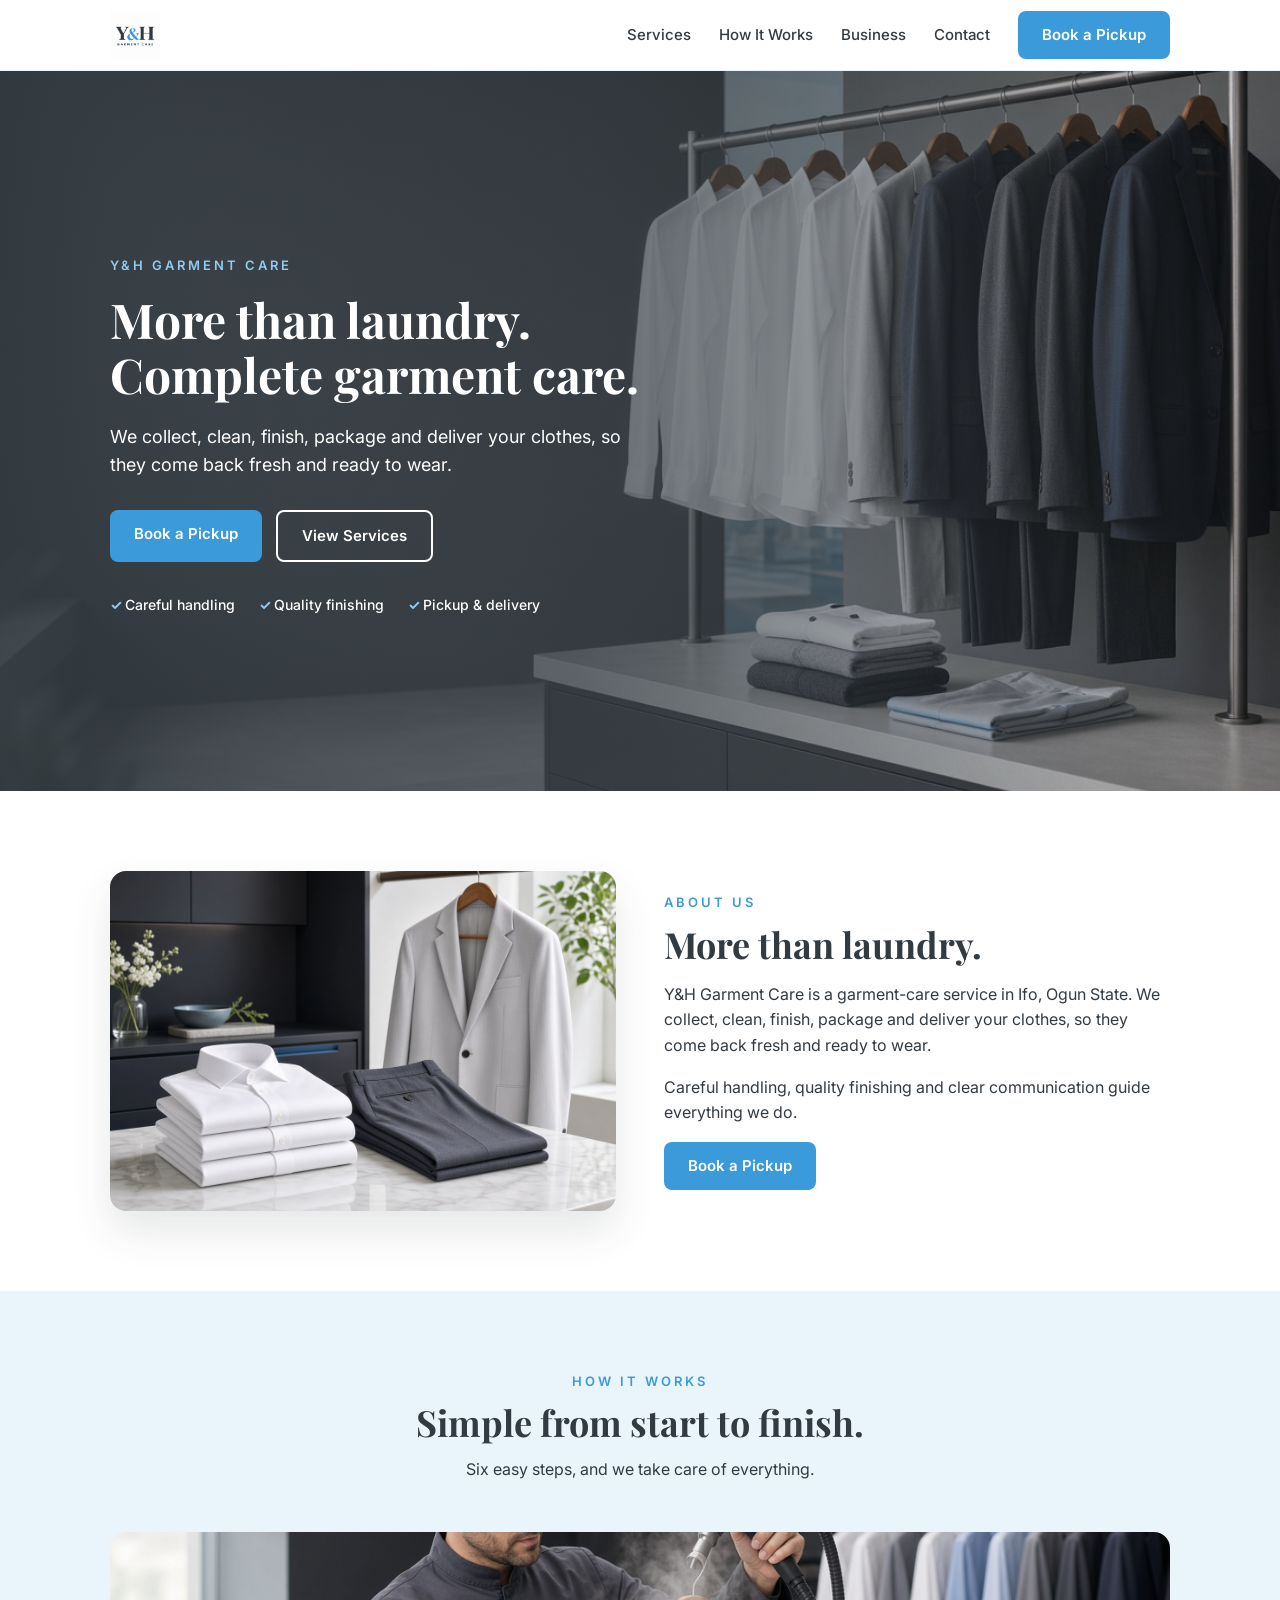
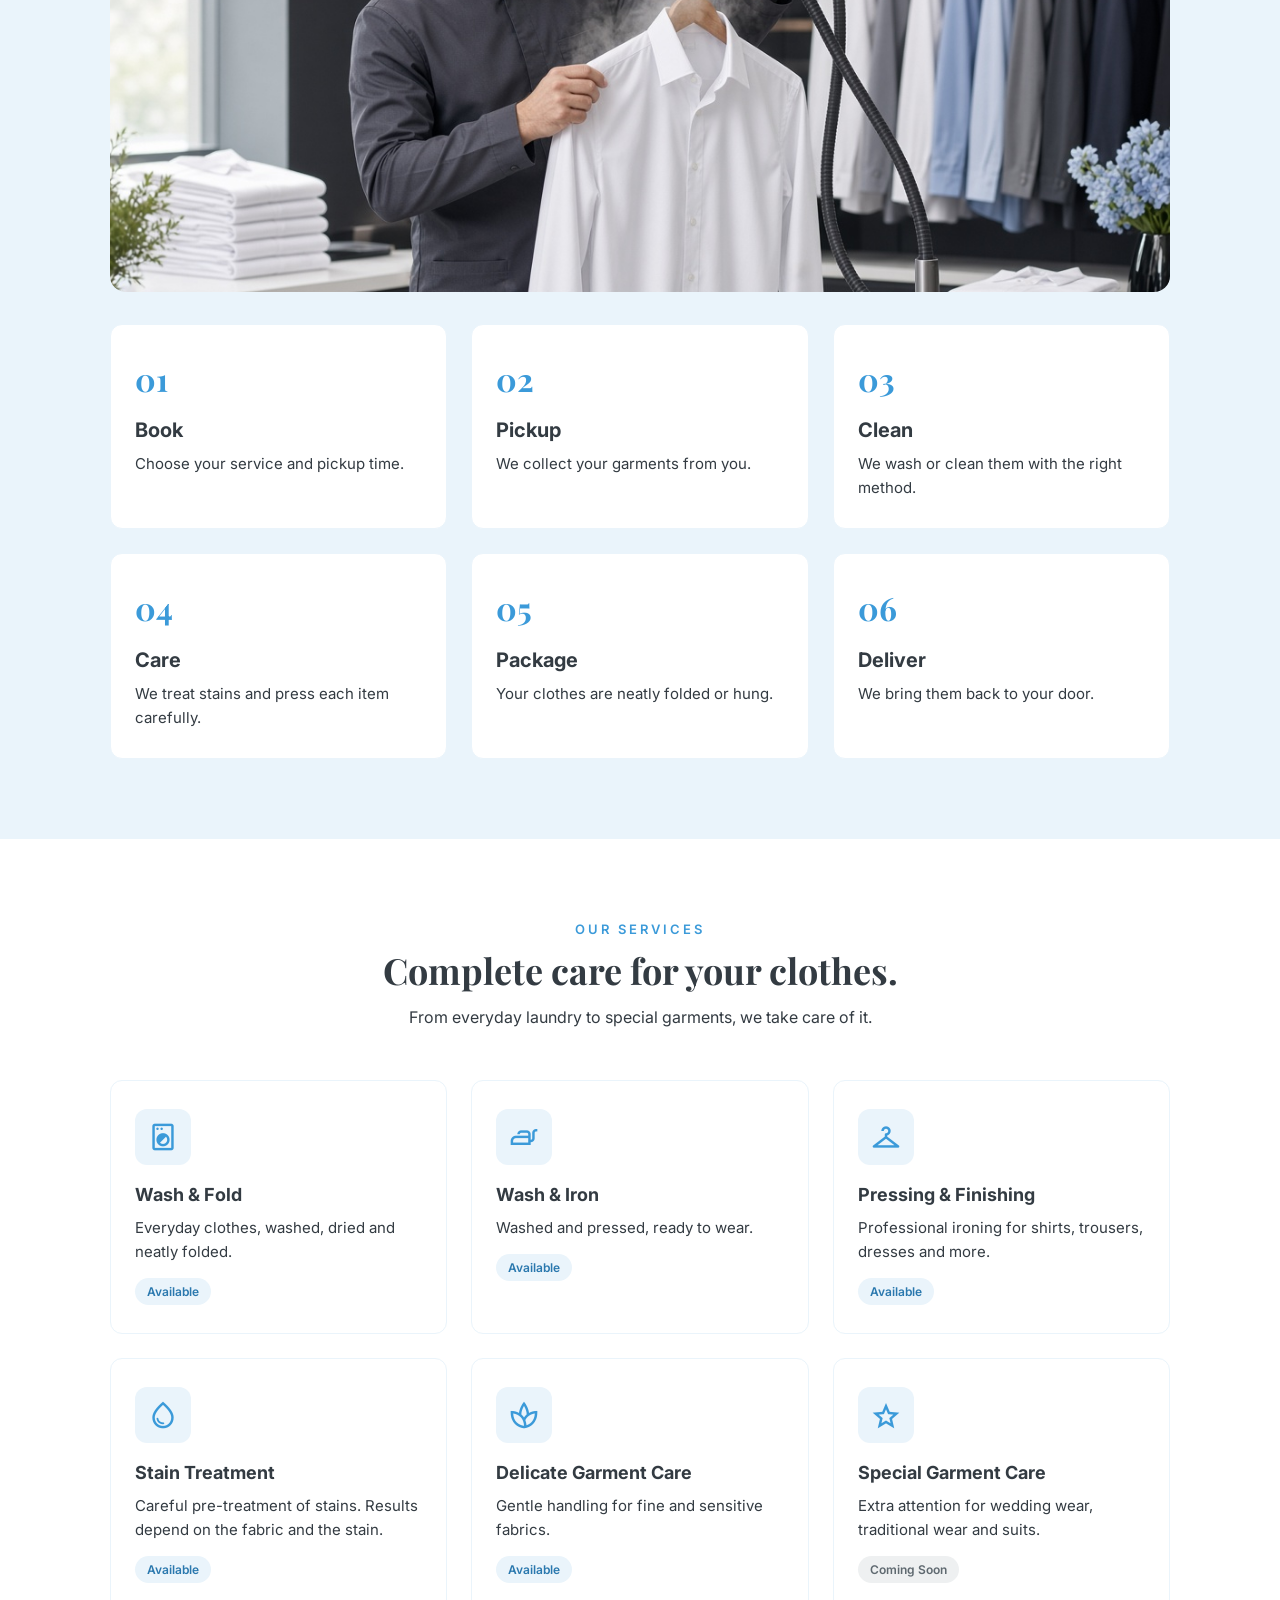
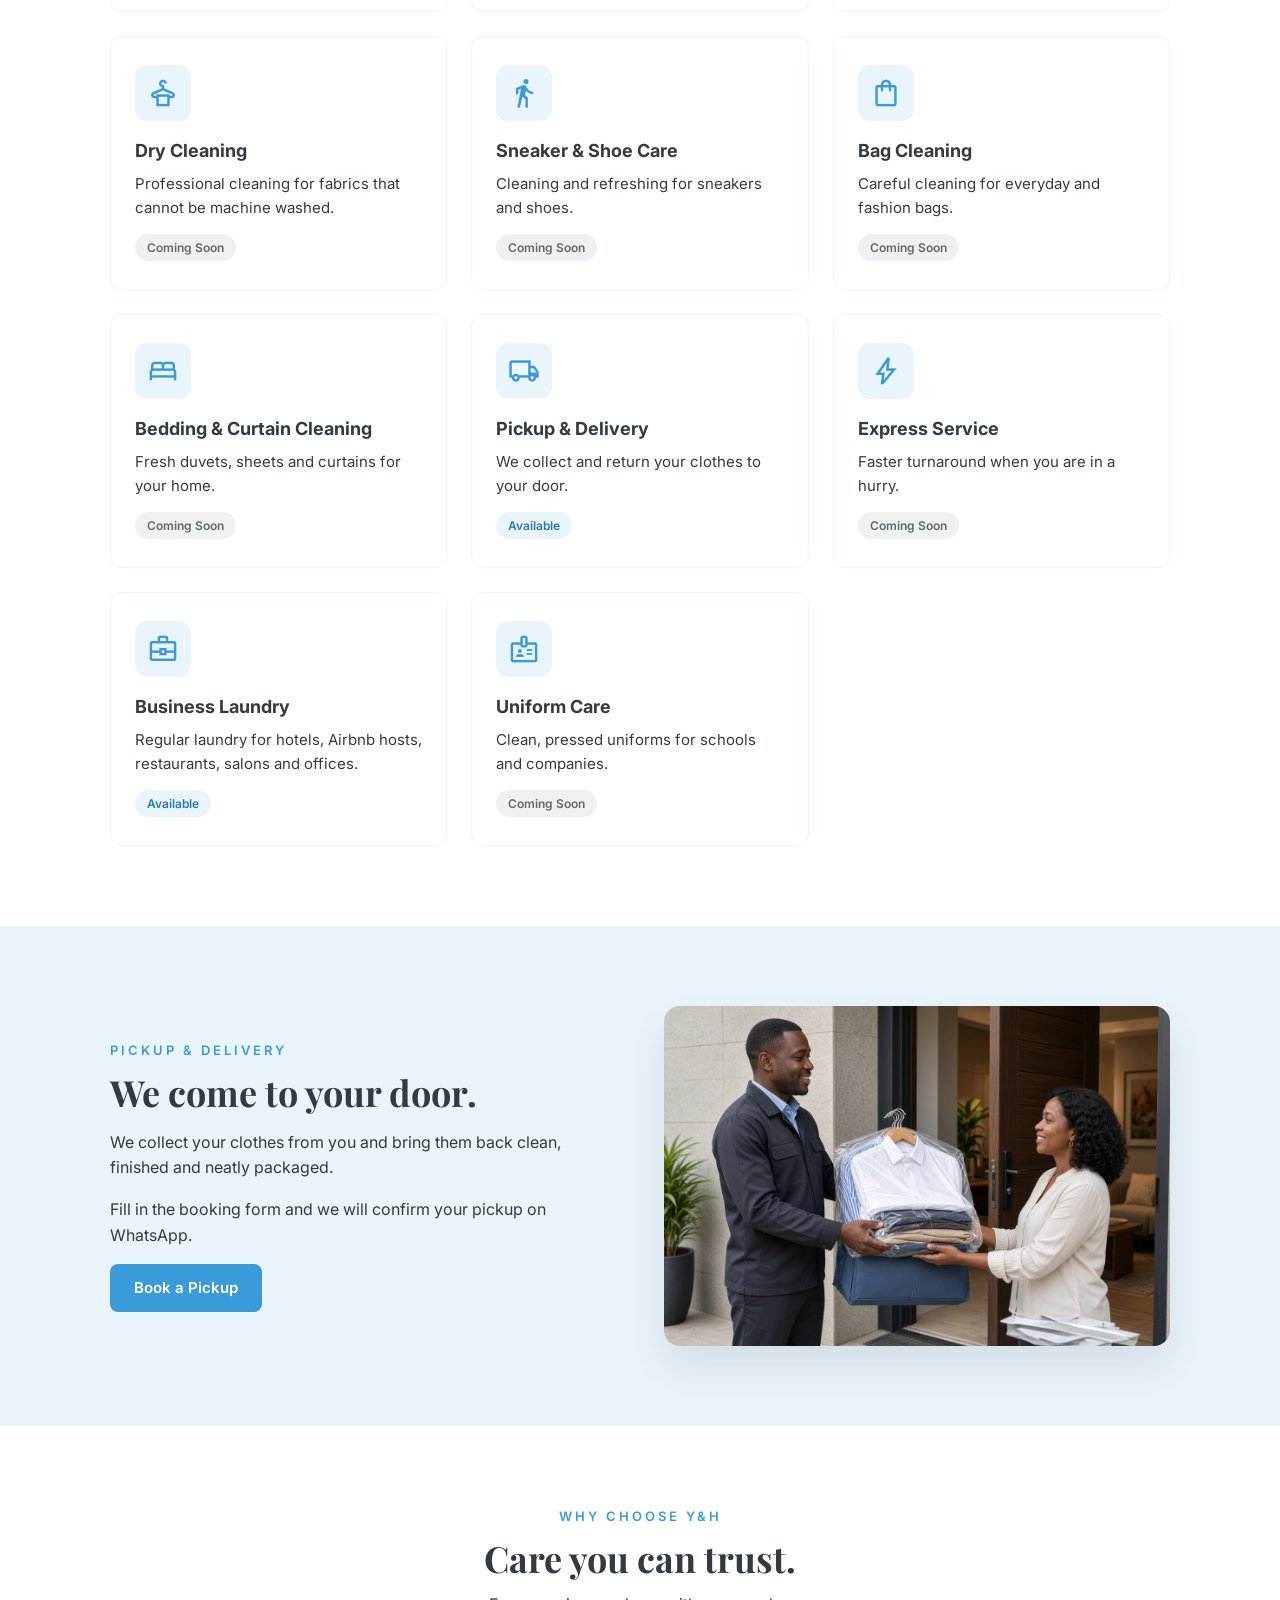
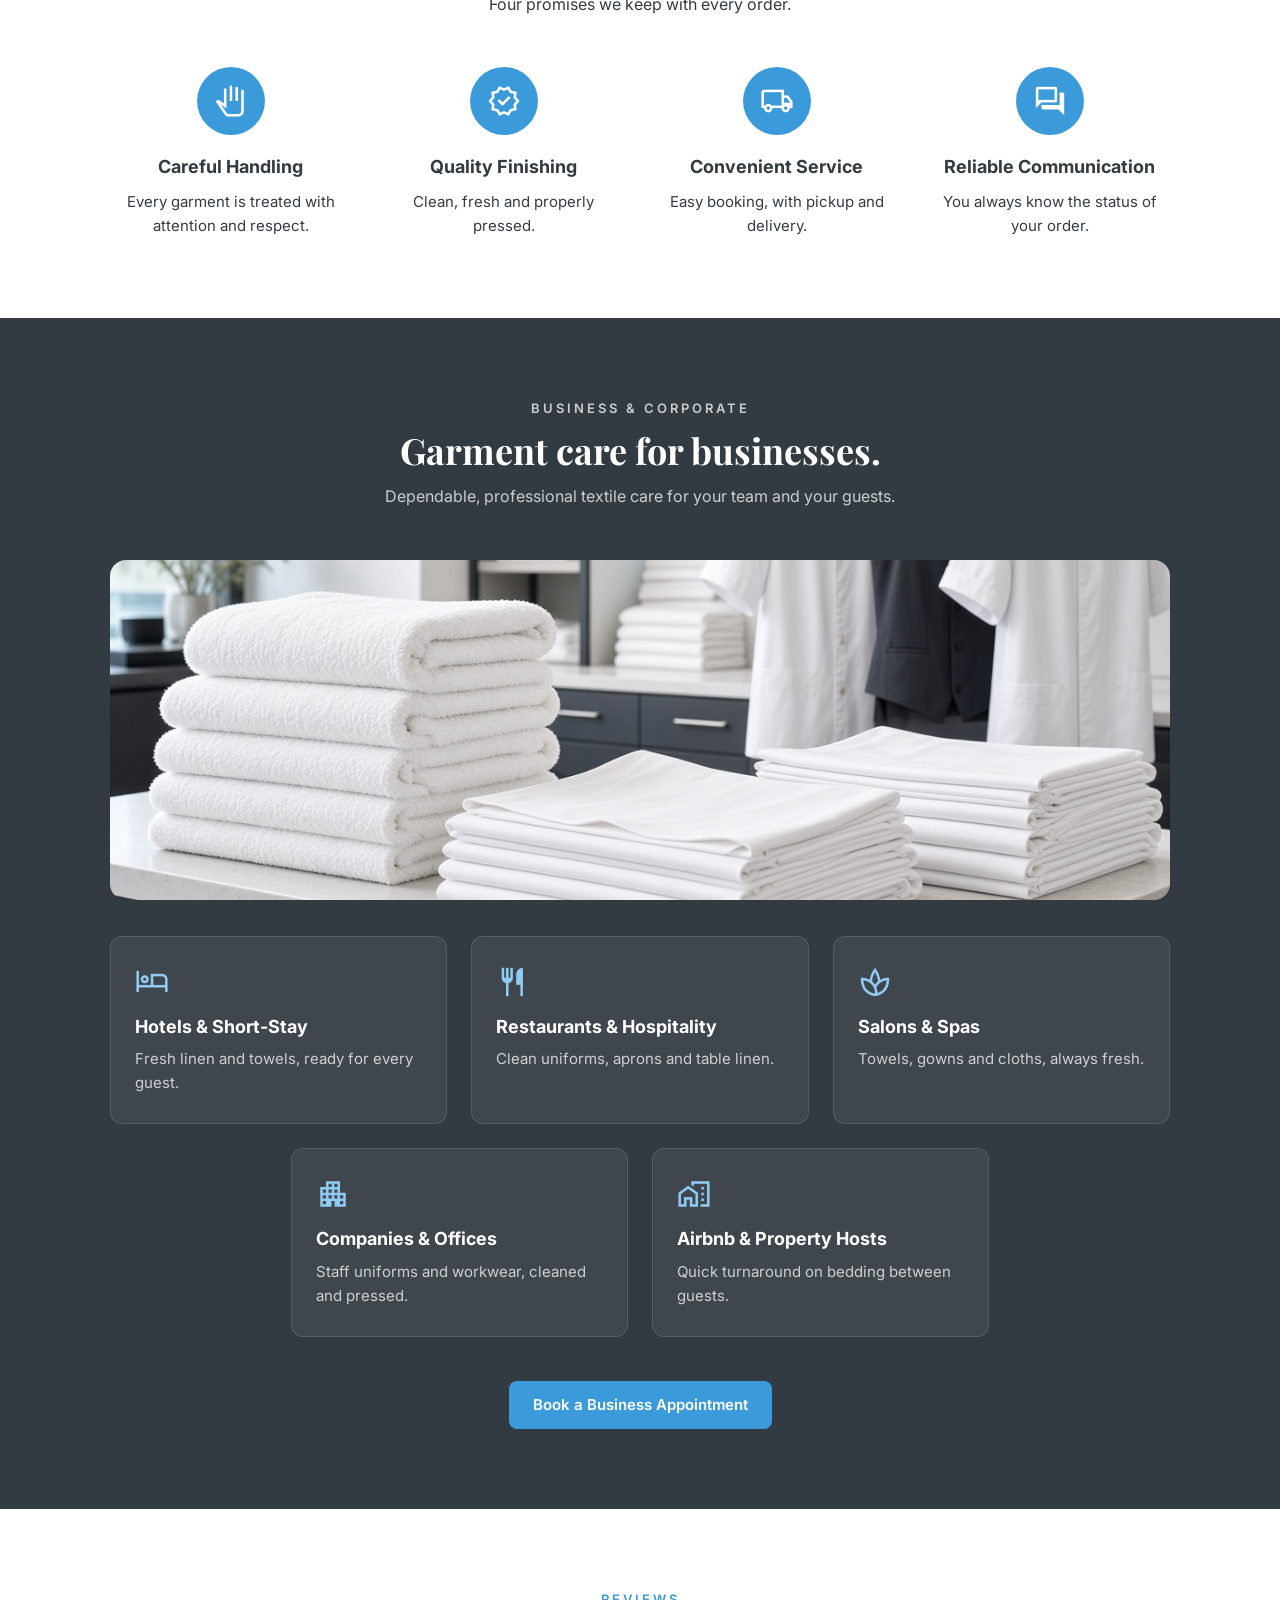
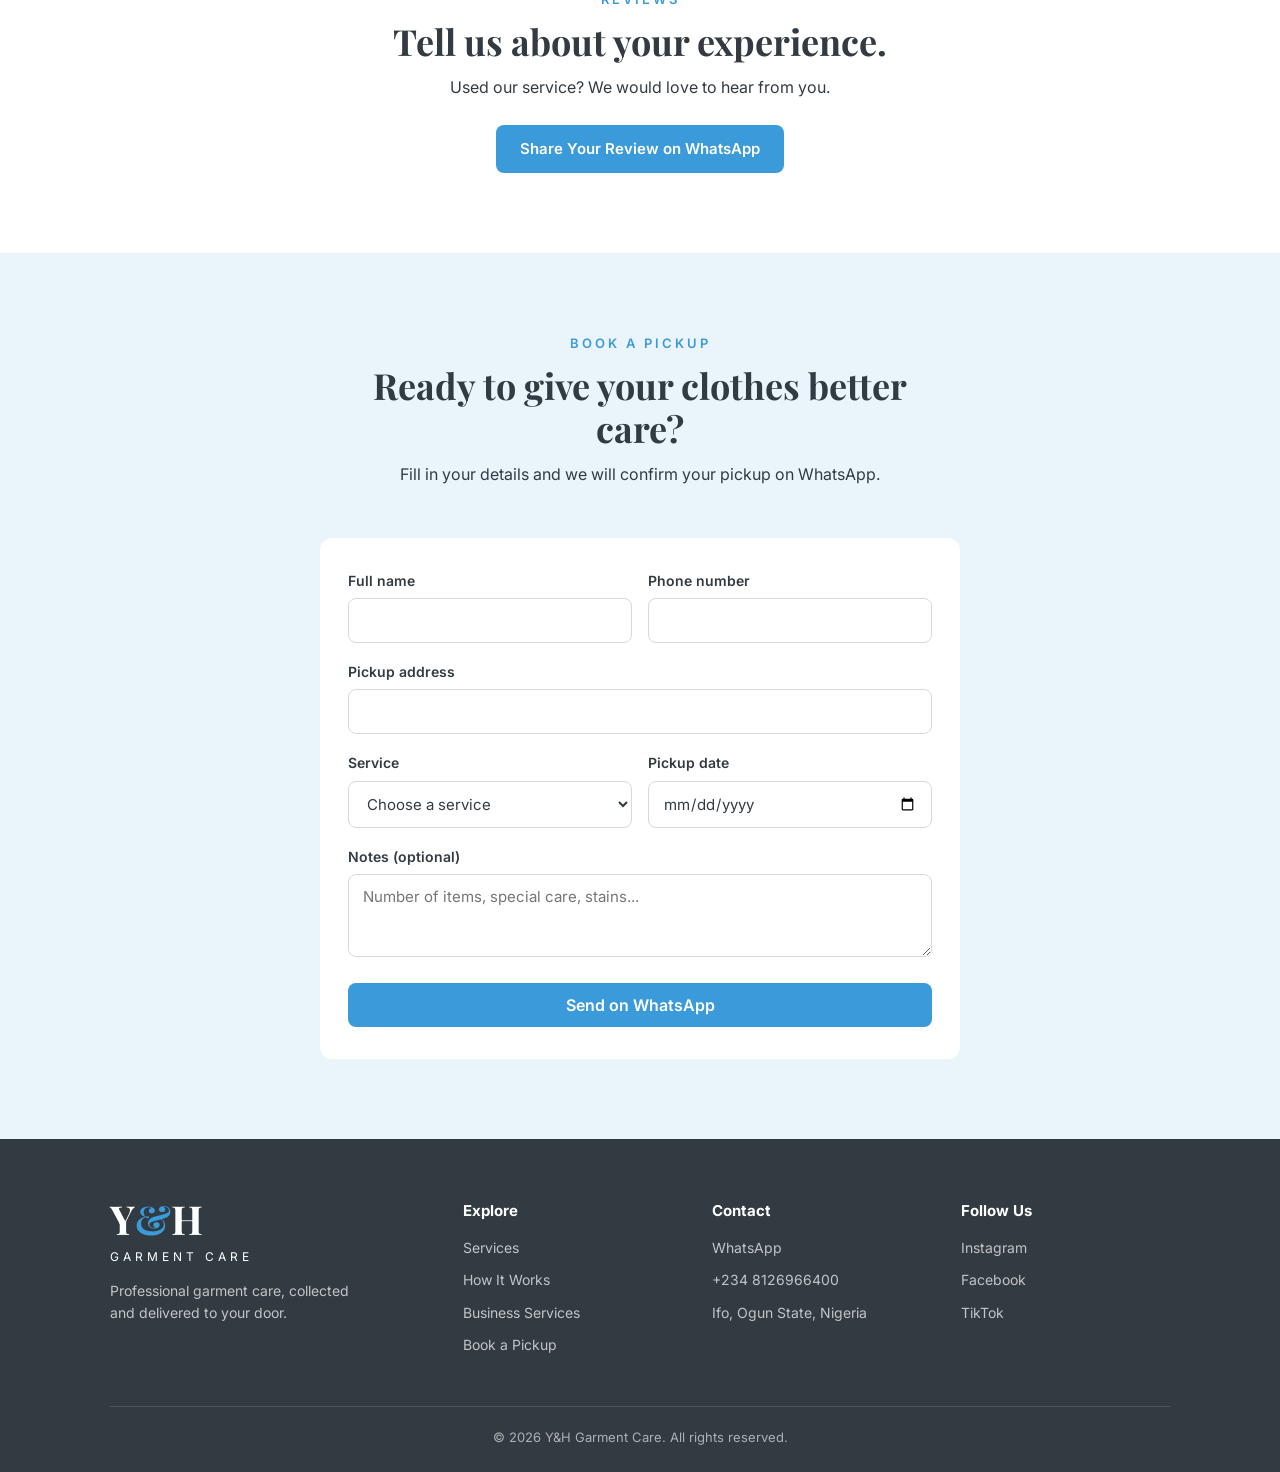
==== commit dd8922f7: "Fix image filenames and mobile hero photo" ====
--- a/index.html
+++ b/index.html
@@ -322,7 +322,7 @@
       </div>
 
       <div class="business-image">
-        <img src="linen-towel.jpg"
+        <img src="Linen-towel.jpg"
              alt="Neatly folded white towels and bed sheets stacked on a counter"
              width="1168" height="784" loading="lazy">
       </div>
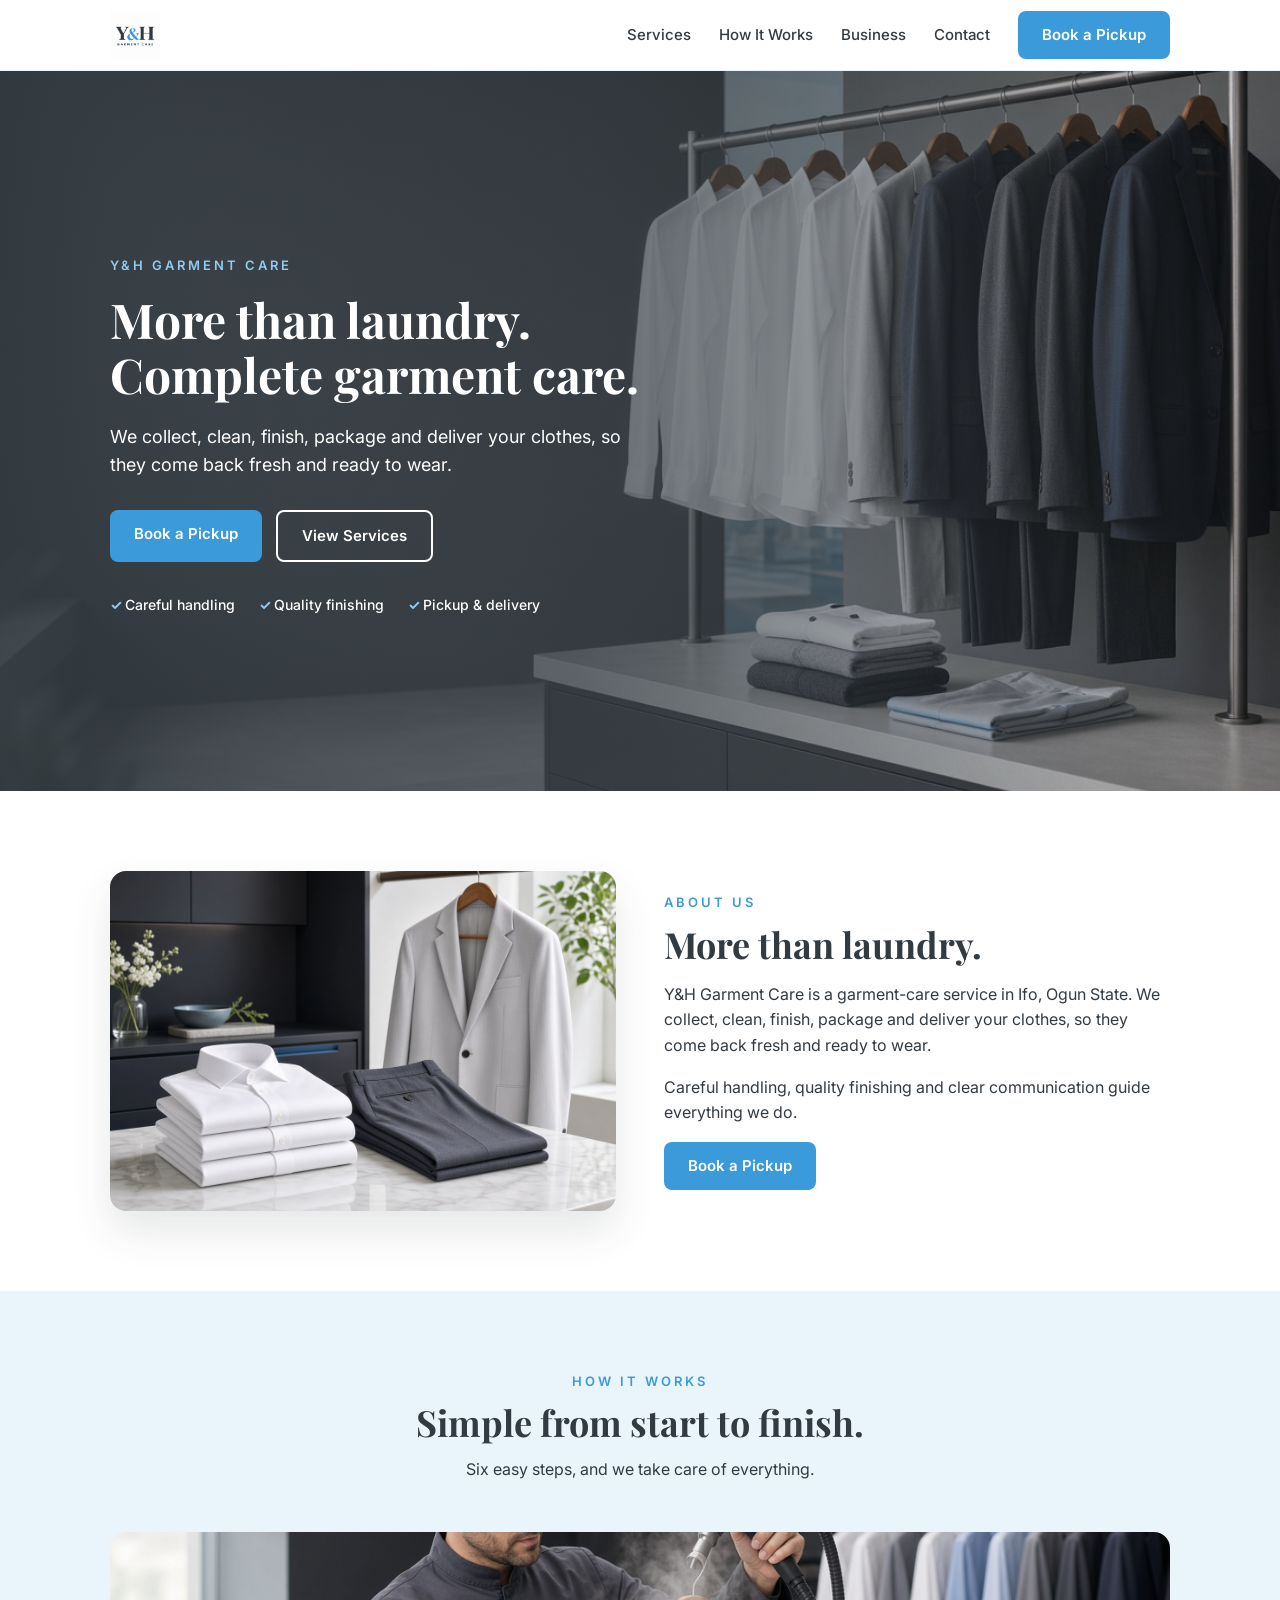
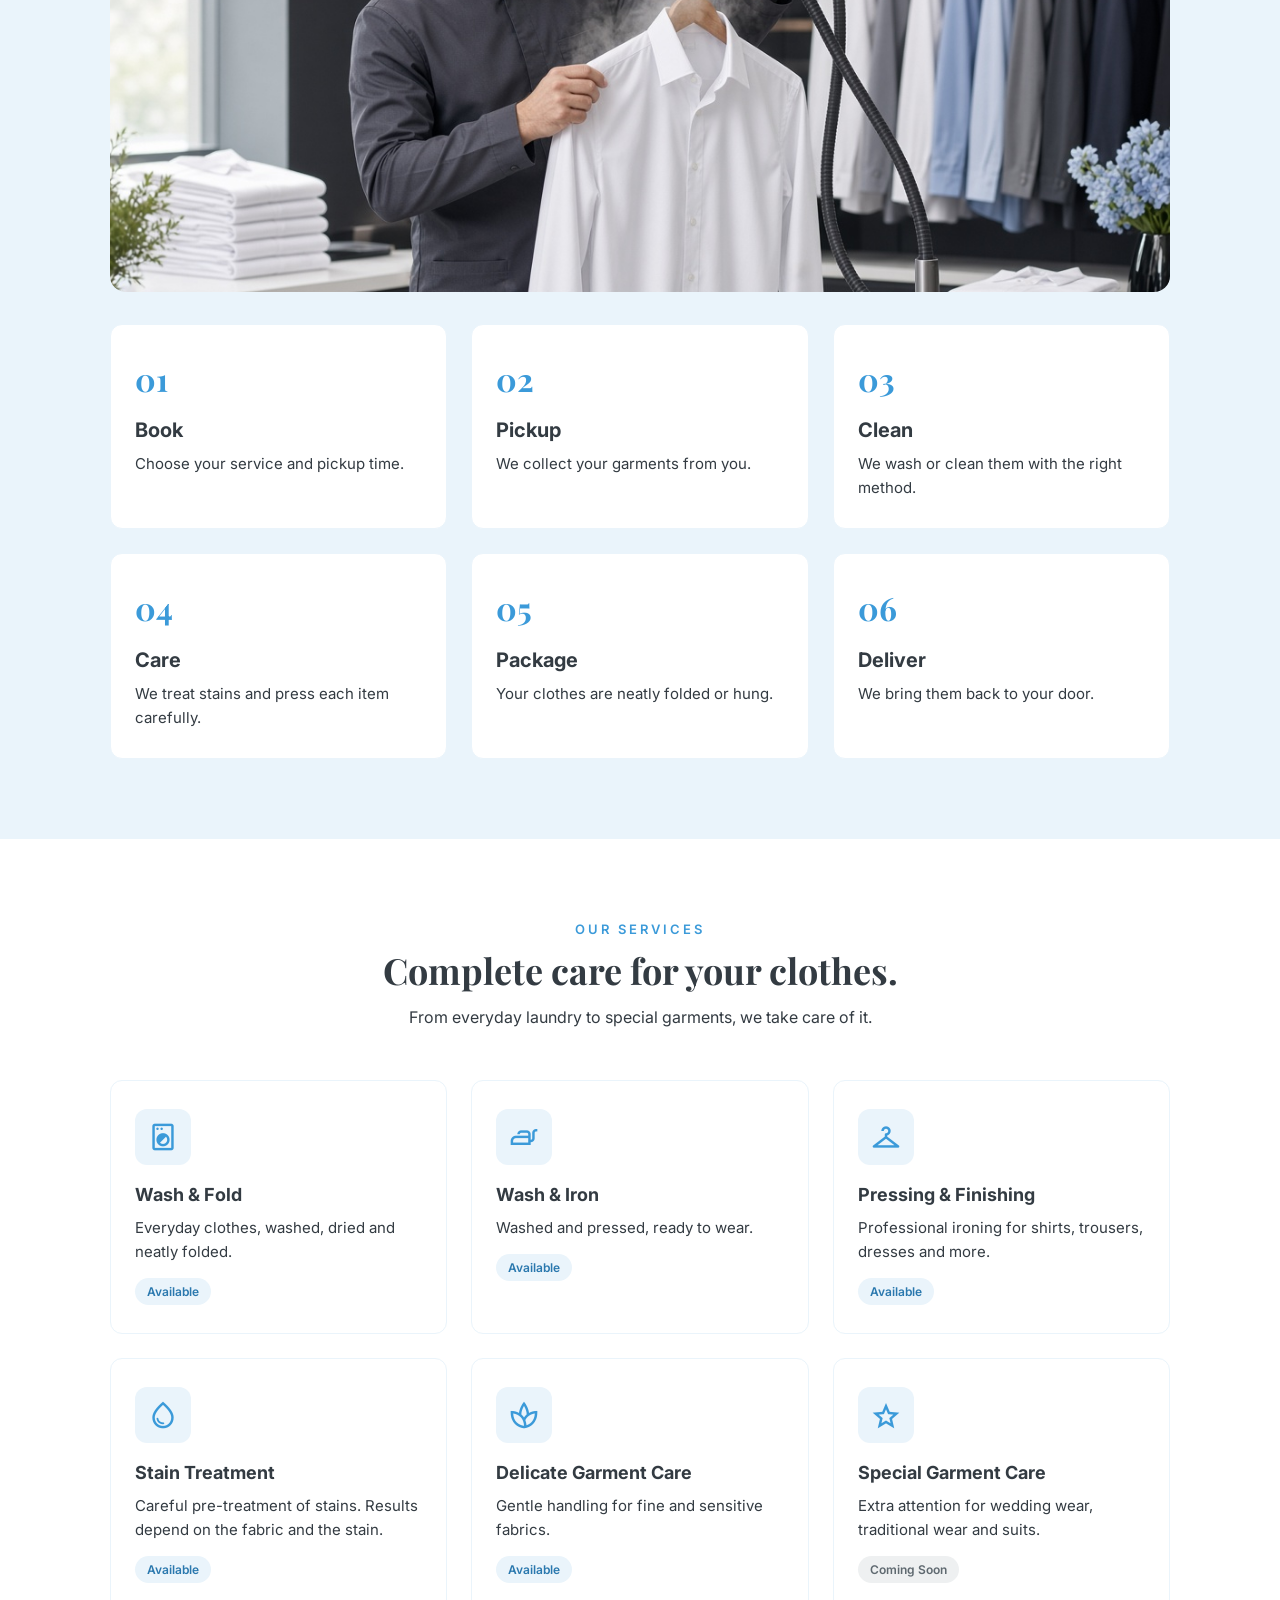
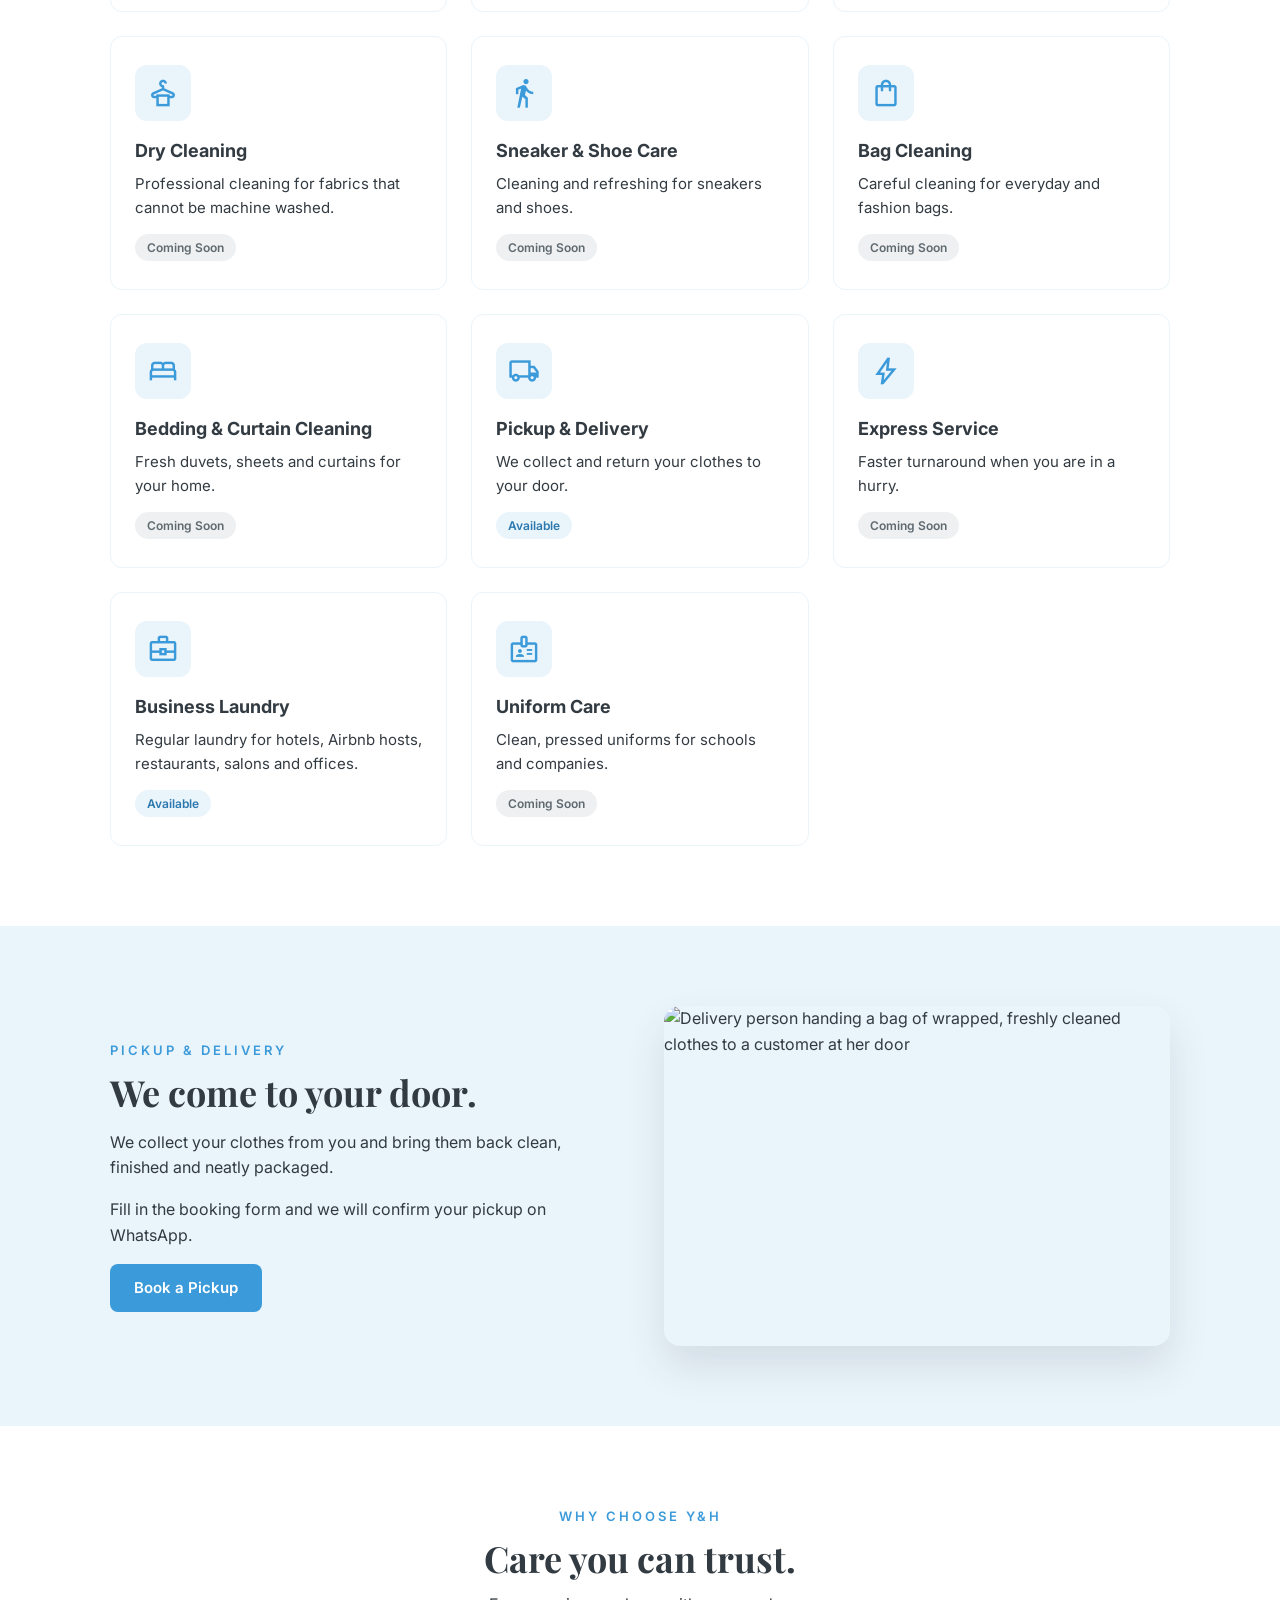
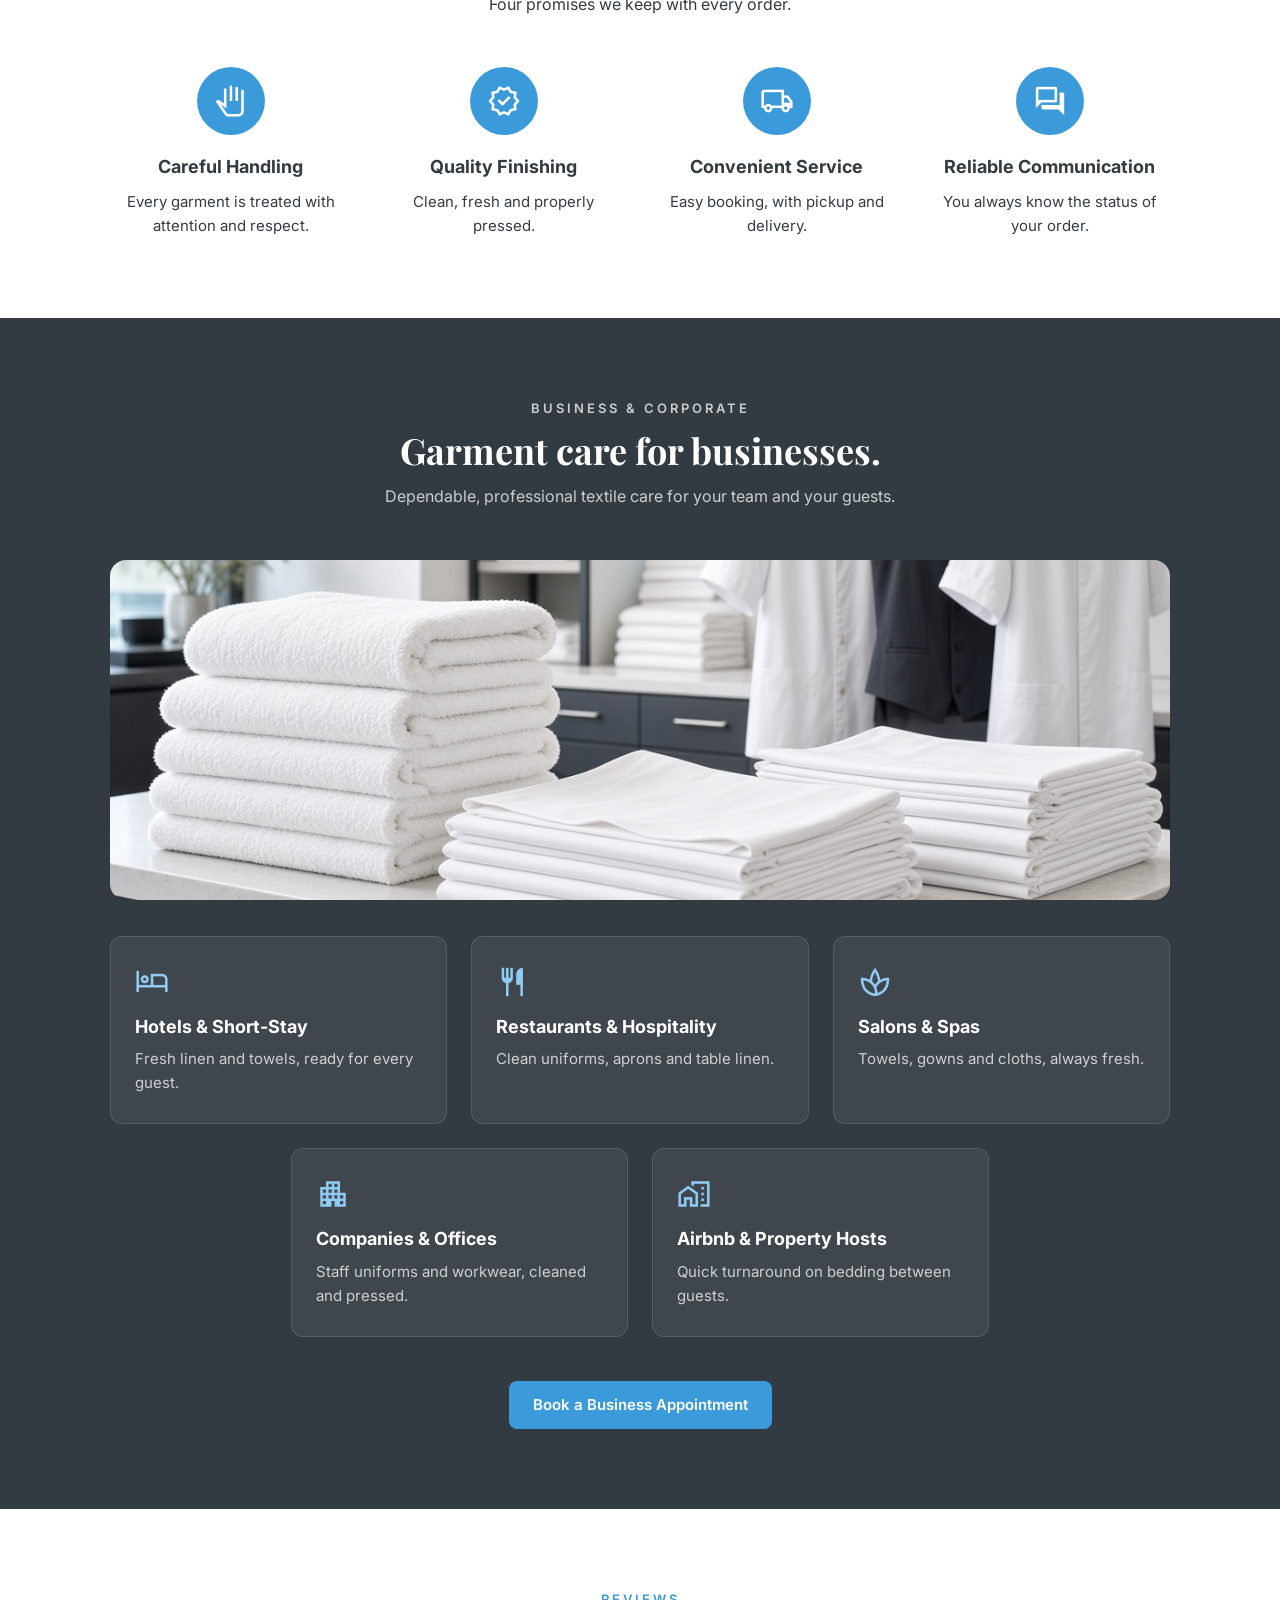
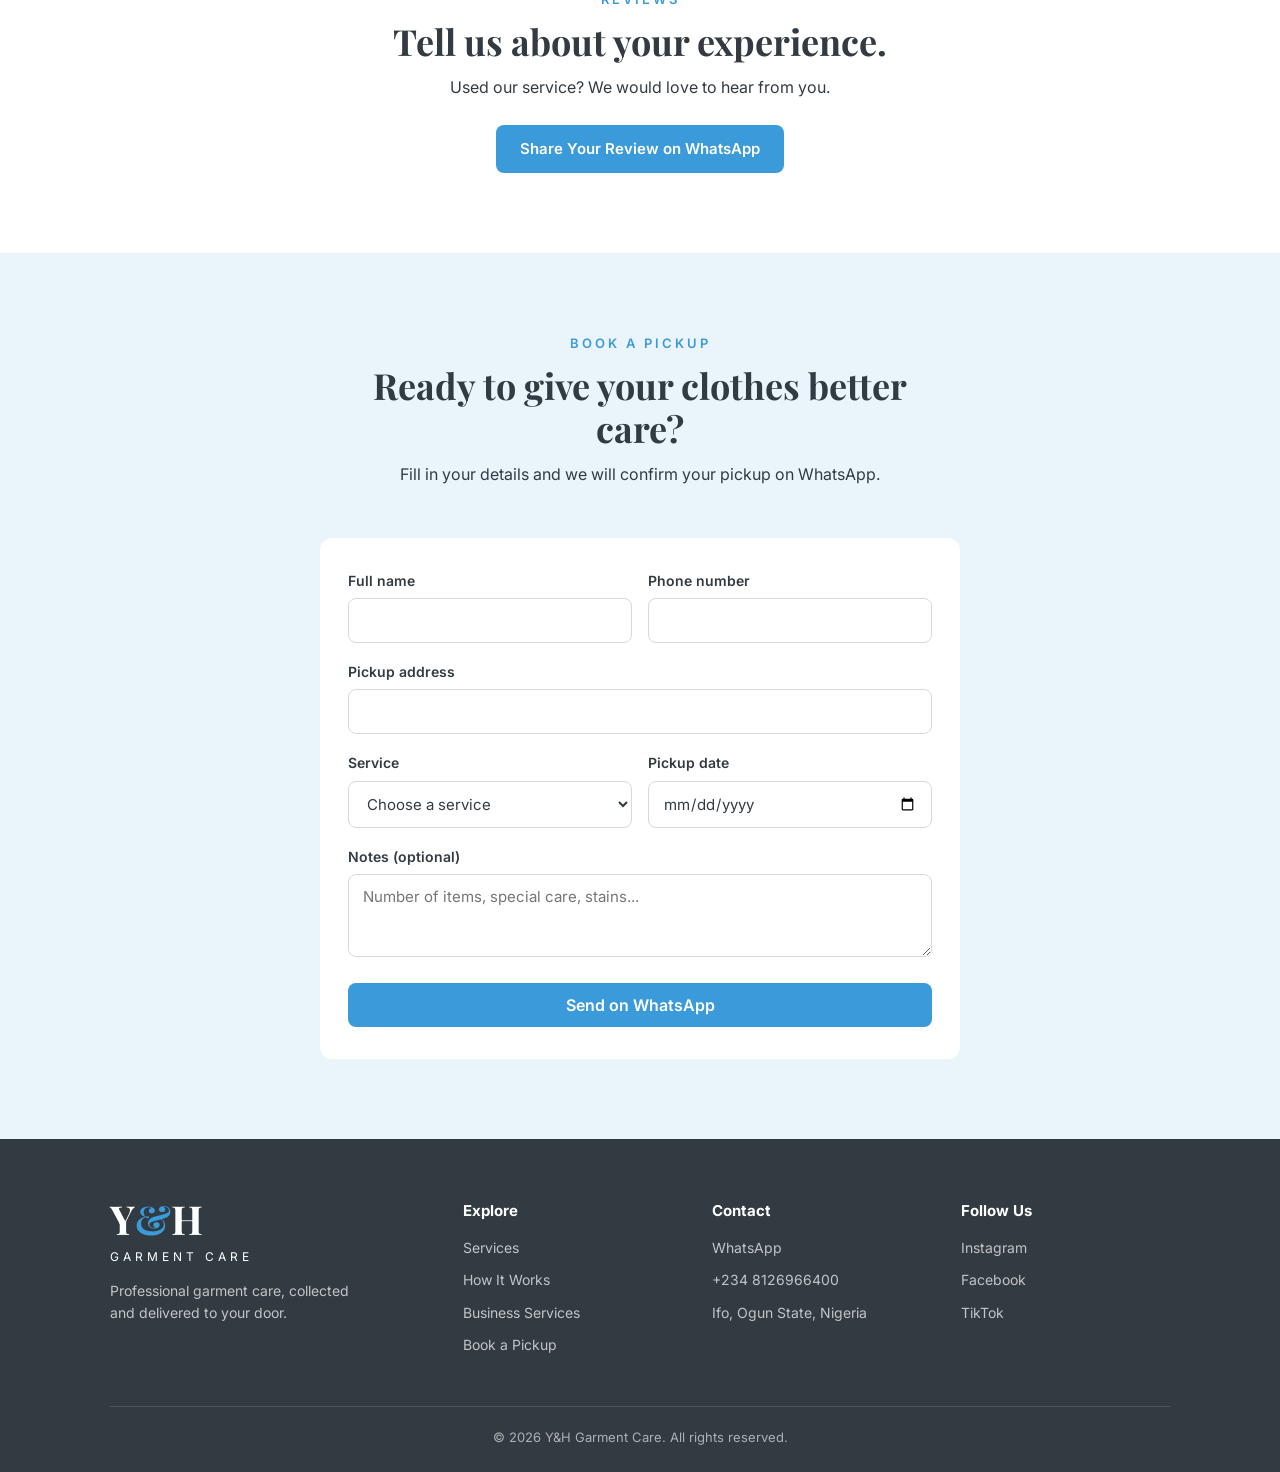
==== commit 0eea4ad6: "Fix image paths and add mobile menu toggle" ====
--- a/index.html
+++ b/index.html
@@ -20,13 +20,18 @@
         <img src="images/logo.png" class="logo-img" alt="Y&amp;H Garment Care">
       </a>
 
-      <nav class="main-nav">
+      <nav class="main-nav" id="main-nav">
         <a href="#services">Services</a>
         <a href="#how-it-works">How It Works</a>
         <a href="#business">Business</a>
         <a href="#contact">Contact</a>
         <a href="#booking" class="btn btn-primary">Book a Pickup</a>
       </nav>
+
+      <button class="nav-toggle" id="nav-toggle" type="button"
+              aria-label="Open menu" aria-expanded="false" aria-controls="main-nav">
+        <span class="material-symbols-outlined">menu</span>
+      </button>
     </div>
   </header>
 
@@ -59,7 +64,7 @@
   <section class="section" id="about">
     <div class="container about-grid">
       <div class="about-image">
-        <img src="about-garments.jpg"
+        <img src="images/about-garments.jpg"
              alt="Neatly folded white shirts and trousers beside a hanging blazer"
              width="1168" height="784" loading="lazy">
       </div>
@@ -91,7 +96,7 @@
       </div>
 
       <div class="how-image">
-        <img src="steaming.jpg"
+        <img src="images/steaming.jpg"
              alt="Garment care worker steaming a white shirt on a hanger"
              width="1168" height="784" loading="lazy">
       </div>
@@ -266,7 +271,7 @@
       </div>
 
       <div class="about-image">
-        <img src="Pickup-delivery.jpg"
+        <img src="images/pickup-delivery.jpg"
              alt="Delivery person handing a bag of wrapped, freshly cleaned clothes to a customer at her door"
              width="1168" height="784" loading="lazy">
       </div>
@@ -322,7 +327,7 @@
       </div>
 
       <div class="business-image">
-        <img src="Linen-towel.jpg"
+        <img src="images/linen-towels.jpg"
              alt="Neatly folded white towels and bed sheets stacked on a counter"
              width="1168" height="784" loading="lazy">
       </div>
--- a/css/style.css
+++ b/css/style.css
@@ -131,7 +131,7 @@
   background-color: var(--secondary);
   background-image:
     linear-gradient(90deg, rgba(51, 59, 66, 0.92) 0%, rgba(51, 59, 66, 0.75) 45%, rgba(51, 59, 66, 0.15) 100%),
-    url("../hero-rack.jpg");
+    url("../images/hero-rack.jpg");
   background-size: cover;
   background-position: center right;
   background-repeat: no-repeat;
@@ -521,14 +521,16 @@
 
   .hero {
     background-image:
-      linear-gradient(rgba(51, 59, 66, 0.85), rgba(51, 59, 66, 0.85)),
+      linear-gradient(rgba(51, 59, 66, 0.62), rgba(51, 59, 66, 0.62)),
       url("../images/hero-rack.jpg");
+    background-position: 70% center;
     min-height: 70vh;
     padding: 50px 0 45px;
   }
 
-  .hero h1 {
-    font-size: 34px;
+  .hero h1,
+  .hero-text {
+    text-shadow: 0 2px 8px rgba(0, 0, 0, 0.45);
   }
 
   .hero-text {
@@ -700,4 +702,54 @@
     grid-template-columns: 1fr;
     gap: 28px;
   }
+}
+
+/* ===== MOBILE MENU TOGGLE ===== */
+.nav-toggle {
+  display: none;
+  background: none;
+  border: 2px solid var(--accent);
+  border-radius: 8px;
+  width: 44px;
+  height: 44px;
+  align-items: center;
+  justify-content: center;
+  color: var(--secondary);
+  cursor: pointer;
+}
+
+@media (max-width: 768px) {
+  .nav-toggle {
+    display: flex;
+  }
+
+  .main-nav {
+    display: none;
+    position: absolute;
+    top: 100%;
+    left: 0;
+    right: 0;
+    flex-direction: column;
+    align-items: stretch;
+    gap: 0;
+    background: var(--white);
+    border-bottom: 1px solid var(--accent);
+    padding: 8px 20px 20px;
+    box-shadow: 0 12px 24px rgba(51, 59, 66, 0.1);
+  }
+
+  .main-nav.open {
+    display: flex;
+  }
+
+  .main-nav a:not(.btn) {
+    display: block;
+    padding: 14px 0;
+    border-bottom: 1px solid var(--accent);
+  }
+
+  .main-nav .btn {
+    margin-top: 14px;
+    text-align: center;
+  }
 }
